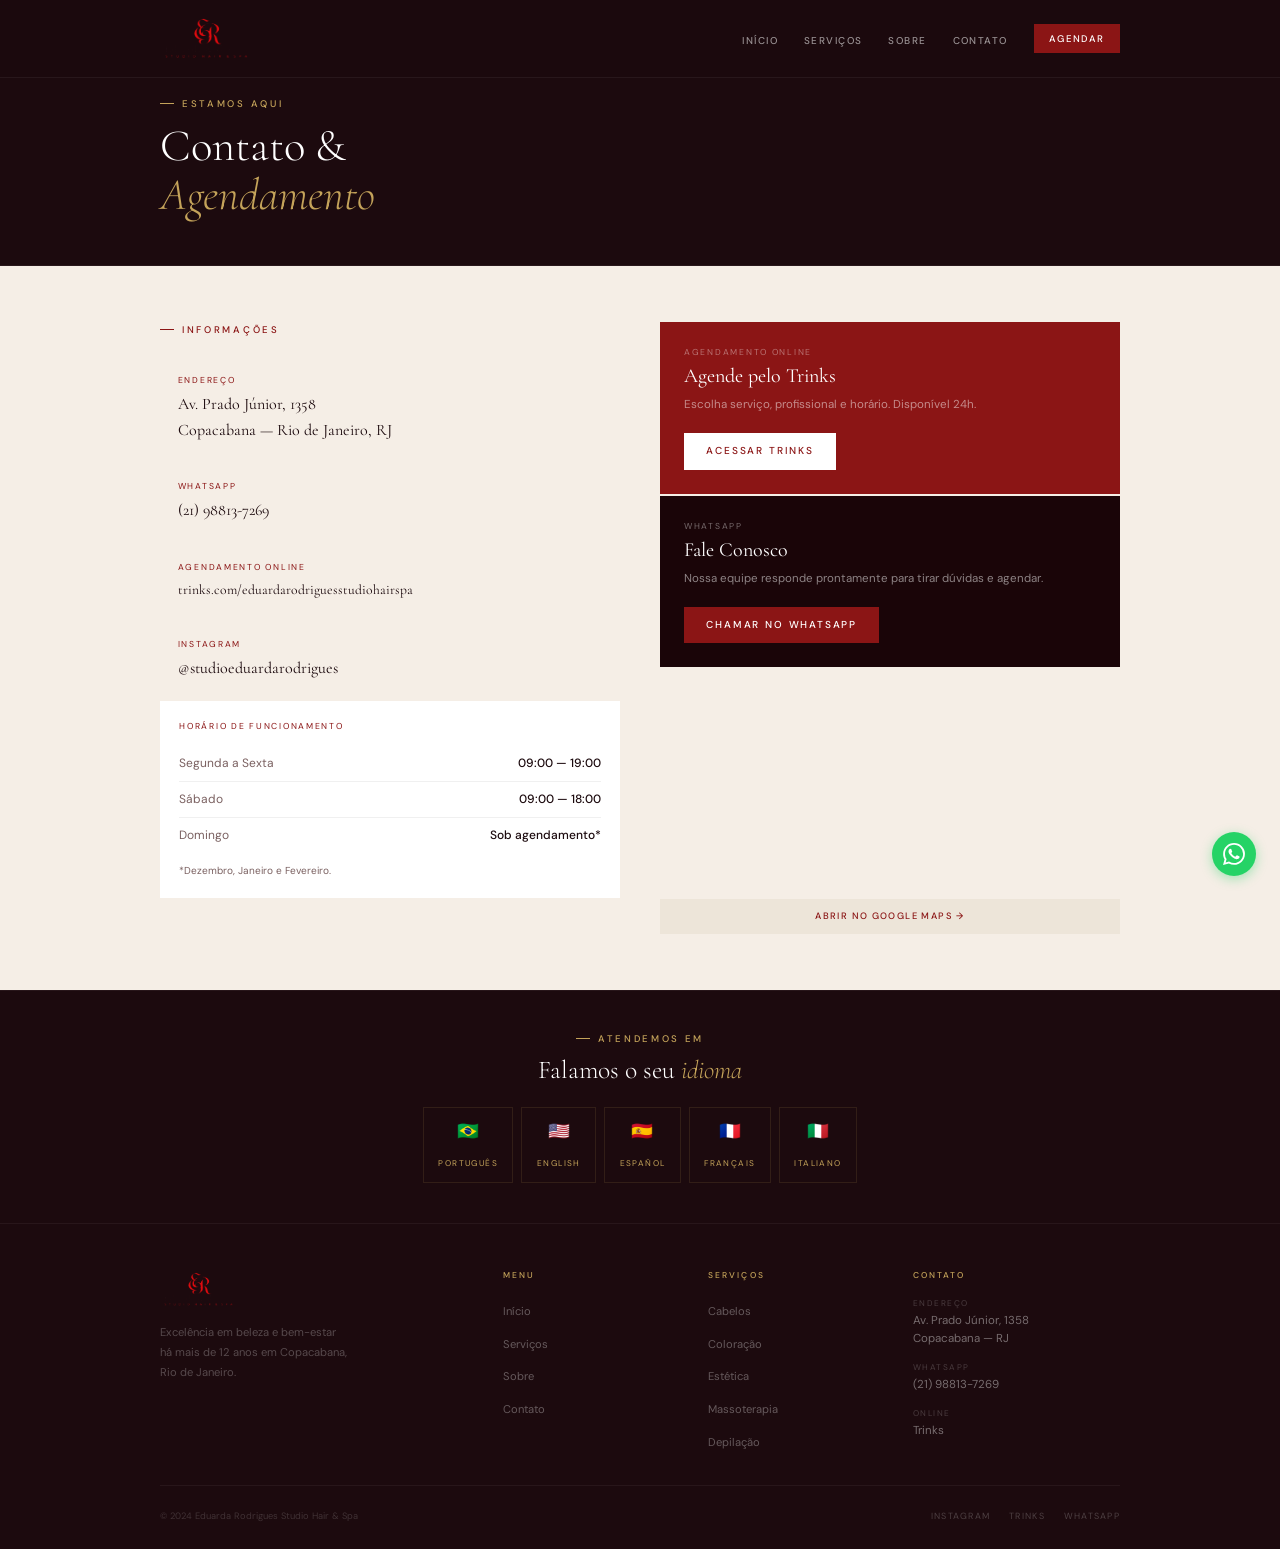
==== contato.html @ 1b731b33 "inicial" ====
<!DOCTYPE html>
<html lang="pt-BR">
<head>
<meta charset="UTF-8"><meta name="viewport" content="width=device-width,initial-scale=1.0">
<title>Contato — Eduarda Rodrigues Studio</title><meta name="description" content="Agende. Av. Prado Júnior 1358, Copacabana. (21) 98813-7269.">
<link rel="stylesheet" href="css/style.css"><link rel="manifest" href="manifest.json"><meta name="theme-color" content="#8B1515"><meta name="apple-mobile-web-app-capable" content="yes"><meta name="apple-mobile-web-app-title" content="ER Studio"><link rel="apple-touch-icon" href="images/icons/apple-touch-icon.png">
</head>
<body>
<nav class="nav" id="nav"><div class="wrap"><div class="nav-in">
  <a href="index.html" class="nav-logo"><img src="images/logo.png" alt="Eduarda Rodrigues Studio" height="48"></a>
  <ul class="nav-links">
    <li><a href="index.html">Início</a></li>
    <li><a href="servicos.html">Serviços</a></li>
    <li><a href="sobre.html">Sobre</a></li>
    <li><a href="contato.html">Contato</a></li>
    <li><a href="https://www.trinks.com/eduardarodriguesstudiohairspa" target="_blank" class="btn btn-r nav-cta">Agendar</a></li>
  </ul>
  <button class="ham" aria-label="Menu"><span></span><span></span><span></span></button>
</div></div></nav>
<div class="mob">
  <button class="mob-x">✕</button>
  <a href="index.html">Início</a><a href="servicos.html">Serviços</a>
  <a href="sobre.html">Sobre</a><a href="contato.html">Contato</a>
  <a href="https://www.trinks.com/eduardarodriguesstudiohairspa" target="_blank">Agendar</a>
</div>

<section class="ph"><div class="wrap">
  <div class="ey a">Estamos aqui</div>
  <h1 class="ph-title a d1">Contato &amp;<br><em>Agendamento</em></h1>
</div></section>
<section class="sec" style="background:var(--cream)"><div class="wrap"><div class="cnt-grid">
  <div class="a lft">
    <div class="ey r" style="margin-bottom:1.2rem">Informações</div>
    <div class="ci"><p class="ci-l">Endereço</p><p class="ci-v"><a href="https://maps.google.com/?q=Avenida+Prado+Junior+1358+Copacabana" target="_blank">Av. Prado Júnior, 1358<br>Copacabana — Rio de Janeiro, RJ</a></p></div>
    <div class="ci"><p class="ci-l">WhatsApp</p><p class="ci-v"><a href="https://api.whatsapp.com/send?phone=5521988137269" target="_blank">(21) 98813-7269</a></p></div>
    <div class="ci"><p class="ci-l">Agendamento Online</p><p class="ci-v" style="font-size:.85rem"><a href="https://www.trinks.com/eduardarodriguesstudiohairspa" target="_blank">trinks.com/eduardarodriguesstudiohairspa</a></p></div>
    <div class="ci"><p class="ci-l">Instagram</p><p class="ci-v"><a href="https://www.instagram.com/studioeduardarodrigues/" target="_blank">@studioeduardarodrigues</a></p></div>
    <div class="ci" style="background:#fff;padding:1.2rem"><p class="ci-l" style="margin-bottom:.75rem">Horário de Funcionamento</p>
      <div class="hr-row"><span class="d">Segunda a Sexta</span><span class="t">09:00 — 19:00</span></div>
      <div class="hr-row"><span class="d">Sábado</span><span class="t">09:00 — 18:00</span></div>
      <div class="hr-row" style="border:none"><span class="d">Domingo</span><span class="t">Sob agendamento*</span></div>
      <p style="font-size:.63rem;color:var(--muted);margin-top:.6rem">*Dezembro, Janeiro e Fevereiro.</p>
    </div>
  </div>
  <div class="a rgt">
    <div class="bk bk-r" style="margin-bottom:2px"><p class="bk-l">Agendamento Online</p><h3 class="bk-t">Agende pelo Trinks</h3><p class="bk-p">Escolha serviço, profissional e horário. Disponível 24h.</p><a href="https://www.trinks.com/eduardarodriguesstudiohairspa" target="_blank" class="btn btn-w">Acessar Trinks</a></div>
    <div class="bk bk-d" style="margin-bottom:2px"><p class="bk-l">WhatsApp</p><h3 class="bk-t">Fale Conosco</h3><p class="bk-p">Nossa equipe responde prontamente para tirar dúvidas e agendar.</p><a href="https://api.whatsapp.com/send?phone=5521988137269&text=Ol%C3%A1%2C%20gostaria%20de%20agendar!" target="_blank" class="btn btn-r">Chamar no WhatsApp</a></div>
    <iframe class="mp" src="https://www.google.com/maps/embed?pb=!1m18!1m12!1m3!1d3675.73!2d-43.177!3d-22.964!2m3!1f0!2f0!3f0!3m2!1i1024!2i768!4f13.1!3m3!1m2!1s0x0%3A0x0!2zMjLCsDU3JzUwLjQiUyA0M8KwMTAnMzcuMiJX!5e0!3m2!1spt!2sbr!4v1" allowfullscreen="" loading="lazy"></iframe>
    <a href="https://maps.google.com/?q=Avenida+Prado+Junior+1358+Copacabana" target="_blank" class="mp-lnk">Abrir no Google Maps →</a>
  </div>
</div></div></section>
<div class="lang-s"><div class="wrap">
  <div class="ey a" style="justify-content:center">Atendemos em</div>
  <h2 class="lang-t a d1">Falamos o seu <em>idioma</em></h2>
  <div class="lang-fs a d2">
    <div class="lf"><span>🇧🇷</span><span>Português</span></div>
    <div class="lf"><span>🇺🇸</span><span>English</span></div>
    <div class="lf"><span>🇪🇸</span><span>Español</span></div>
    <div class="lf"><span>🇫🇷</span><span>Français</span></div>
    <div class="lf"><span>🇮🇹</span><span>Italiano</span></div>
  </div>
</div></div>
<footer class="footer"><div class="wrap">
  <div class="fg">
    <div>
      <div class="fl-logo"><img src="images/logo.png" alt="Eduarda Rodrigues Studio" height="40"></div>
      <p class="fl-d">Excelência em beleza e bem-estar há mais de 12 anos em Copacabana, Rio de Janeiro.</p>
    </div>
    <div><p class="fc-t">Menu</p><ul class="fl">
      <li><a href="index.html">Início</a></li><li><a href="servicos.html">Serviços</a></li>
      <li><a href="sobre.html">Sobre</a></li><li><a href="contato.html">Contato</a></li>
    </ul></div>
    <div><p class="fc-t">Serviços</p><ul class="fl">
      <li><a href="servicos.html">Cabelos</a></li><li><a href="servicos.html">Coloração</a></li>
      <li><a href="servicos.html">Estética</a></li><li><a href="servicos.html">Massoterapia</a></li>
      <li><a href="servicos.html">Depilação</a></li>
    </ul></div>
    <div><p class="fc-t">Contato</p><div class="fci">
      <div><p class="fci-l">Endereço</p><p class="fci-v">Av. Prado Júnior, 1358<br>Copacabana — RJ</p></div>
      <div><p class="fci-l">WhatsApp</p><p class="fci-v"><a href="https://api.whatsapp.com/send?phone=5521988137269" target="_blank">(21) 98813-7269</a></p></div>
      <div><p class="fci-l">Online</p><p class="fci-v"><a href="https://www.trinks.com/eduardarodriguesstudiohairspa" target="_blank">Trinks</a></p></div>
    </div></div>
  </div>
  <div class="fb">
    <p class="fc">© 2024 Eduarda Rodrigues Studio Hair &amp; Spa</p>
    <div class="fsoc">
      <a href="https://www.instagram.com/studioeduardarodrigues/" target="_blank">Instagram</a>
      <a href="https://www.trinks.com/eduardarodriguesstudiohairspa" target="_blank">Trinks</a>
      <a href="https://api.whatsapp.com/send?phone=5521988137269" target="_blank">WhatsApp</a>
    </div>
  </div>
</div></footer>
<a href="https://api.whatsapp.com/send?phone=5521988137269&text=Ol%C3%A1%2C%20gostaria%20de%20agendar!" target="_blank" class="wa" aria-label="WhatsApp"><svg viewBox="0 0 24 24"><path d="M17.472 14.382c-.297-.149-1.758-.867-2.03-.967-.273-.099-.471-.148-.67.15-.197.297-.767.966-.94 1.164-.173.199-.347.223-.644.075-.297-.15-1.255-.463-2.39-1.475-.883-.788-1.48-1.761-1.653-2.059-.173-.297-.018-.458.13-.606.134-.133.298-.347.446-.52.149-.174.198-.298.298-.497.099-.198.05-.371-.025-.52-.075-.149-.669-1.612-.916-2.207-.242-.579-.487-.5-.669-.51-.173-.008-.371-.01-.57-.01-.198 0-.52.074-.792.372-.272.297-1.04 1.016-1.04 2.479 0 1.462 1.065 2.875 1.213 3.074.149.198 2.096 3.2 5.077 4.487.709.306 1.262.489 1.694.625.712.227 1.36.195 1.871.118.571-.085 1.758-.719 2.006-1.413.248-.694.248-1.289.173-1.413-.074-.124-.272-.198-.57-.347m-5.421 7.403h-.004a9.87 9.87 0 01-5.031-1.378l-.361-.214-3.741.982.998-3.648-.235-.374a9.86 9.86 0 01-1.51-5.26c.001-5.45 4.436-9.884 9.888-9.884 2.64 0 5.122 1.03 6.988 2.898a9.825 9.825 0 012.893 6.994c-.003 5.45-4.437 9.884-9.885 9.884m8.413-18.297A11.815 11.815 0 0012.05 0C5.495 0 .16 5.335.157 11.892c0 2.096.547 4.142 1.588 5.945L.057 24l6.305-1.654a11.882 11.882 0 005.683 1.448h.005c6.554 0 11.89-5.335 11.893-11.893a11.821 11.821 0 00-3.48-8.413z"/></svg></a>
<script src="js/main.js"></script>
<script>if("serviceWorker"in navigator)navigator.serviceWorker.register("/sw.js").catch(()=>{});</script>
</body></html>
---- css/style.css ----
@import url('https://fonts.googleapis.com/css2?family=Cormorant+Garamond:ital,wght@0,300;0,400;1,300;1,400&family=DM+Sans:wght@300;400;500&display=swap');

:root{
  --cr:#8B1515;--cr2:#a01818;--gold:#C4A35A;
  --cream:#F5EEE6;--ink:#1C0A0E;--muted:#7a6060;
  --ease:cubic-bezier(.4,0,.2,1);
}
*,*::before,*::after{margin:0;padding:0;box-sizing:border-box}
html{scroll-behavior:smooth}
body{font-family:"DM Sans",sans-serif;background:#fff;color:var(--ink);overflow-x:hidden;-webkit-font-smoothing:antialiased;line-height:1.6}
img{max-width:100%;height:auto;display:block}
a{text-decoration:none;color:inherit}ul{list-style:none}
h1,h2,h3,h4{font-family:"Cormorant Garamond",serif;font-weight:400;line-height:1.1}

.wrap{width:82%;max-width:960px;margin:0 auto}

.ey{font-size:.6rem;font-weight:500;letter-spacing:.28em;text-transform:uppercase;
    color:var(--gold);display:flex;align-items:center;gap:.5rem;margin-bottom:.65rem}
.ey::before{content:"";width:14px;height:1px;background:var(--gold);flex-shrink:0}
.ey.r{color:var(--cr)}.ey.r::before{background:var(--cr)}

.btn{display:inline-flex;align-items:center;font-family:"DM Sans",sans-serif;font-size:.63rem;
     font-weight:500;letter-spacing:.18em;text-transform:uppercase;padding:.65rem 1.4rem;
     border:none;cursor:pointer;transition:all .2s var(--ease)}
.btn-r{background:var(--cr);color:#fff}.btn-r:hover{background:var(--cr2);transform:translateY(-1px)}
.btn-o{background:transparent;color:var(--ink);border:1px solid rgba(28,10,14,.2)}.btn-o:hover{border-color:var(--cr);color:var(--cr)}
.btn-ow{background:transparent;color:#fff;border:1px solid rgba(255,255,255,.3)}.btn-ow:hover{border-color:#fff}
.btn-w{background:#fff;color:var(--cr)}.btn-w:hover{opacity:.9}

/* NAV */
.nav{position:fixed;inset:0 0 auto;z-index:100;padding:.9rem 0;
     background:rgba(28,10,14,.97);backdrop-filter:blur(16px);-webkit-backdrop-filter:blur(16px);
     border-bottom:1px solid rgba(255,255,255,.06);transition:padding .2s}
.nav.up{padding:.65rem 0}
.nav-in{display:flex;align-items:center;justify-content:space-between}
.nav-logo img{height:48px;width:auto;mix-blend-mode:screen;filter:brightness(1.4) saturate(1.2)}
.nav-links{display:flex;align-items:center;gap:1.6rem}
.nav-links a{font-size:.62rem;font-weight:500;letter-spacing:.15em;text-transform:uppercase;
             color:rgba(255,255,255,.55);transition:color .18s}
.nav-links a:hover,.nav-links a.on{color:#fff}
.nav-cta{background:var(--cr)!important;color:#fff!important;padding:.42rem .95rem;font-size:.6rem!important}
.nav-cta:hover{background:var(--cr2)!important}
.ham{display:none;flex-direction:column;gap:4px;background:none;border:none;cursor:pointer;padding:4px}
.ham span{display:block;width:20px;height:1.5px;background:#fff;transition:all .25s}
.ham.open span:nth-child(1){transform:rotate(45deg) translate(4px,4px)}
.ham.open span:nth-child(2){opacity:0}
.ham.open span:nth-child(3){transform:rotate(-45deg) translate(4px,-4px)}
.mob{position:fixed;inset:0;background:var(--ink);z-index:99;display:flex;flex-direction:column;
     align-items:center;justify-content:center;gap:1.8rem;opacity:0;pointer-events:none;transition:opacity .25s}
.mob.open{opacity:1;pointer-events:all}
.mob a{font-family:"Cormorant Garamond",serif;font-size:2rem;font-weight:300;color:#fff;transition:color .2s}
.mob a:hover{color:var(--gold)}
.mob-x{position:absolute;top:1.3rem;right:1.3rem;background:none;border:none;color:#fff;font-size:1.3rem;cursor:pointer}

/* HERO — gradient, no image dependency */
.hero{background:linear-gradient(118deg,#1C0A0E 0%,#2a0d13 55%,#45101e 100%);
      padding:6.5rem 0 3.5rem;border-bottom:1px solid rgba(196,163,90,.1)}
.hero-inner{display:grid;grid-template-columns:1fr 1fr;gap:3rem;align-items:center}
.hero-h{font-size:clamp(2.4rem,4vw,3.4rem);font-weight:300;color:#fff;line-height:1.05;margin:.55rem 0 .9rem}
.hero-h em{font-style:italic;color:var(--gold)}
.hero-p{font-size:.8rem;color:rgba(255,255,255,.5);line-height:1.85;max-width:320px;margin-bottom:1.5rem}
.hero-btns{display:flex;gap:.55rem;flex-wrap:wrap}
.hero-photo{position:relative;overflow:hidden;border-radius:1px}
.hero-photo img{width:100%;height:380px;object-fit:cover;object-position:center top;display:block}
.hero-photo-fallback{width:100%;height:380px;
  background:linear-gradient(135deg,rgba(139,21,21,.4) 0%,rgba(196,163,90,.15) 100%);
  display:flex;align-items:center;justify-content:center}

/* STATS */
.stats{background:var(--cr);padding:1.6rem 0}
.stats-row{display:grid;grid-template-columns:repeat(4,1fr)}
.stat{text-align:center;padding:.8rem;border-right:1px solid rgba(255,255,255,.15)}
.stat:last-child{border-right:none}
.stat-n{font-family:"Cormorant Garamond",serif;font-size:2rem;font-weight:300;color:#fff;line-height:1;display:block;margin-bottom:.2rem}
.stat-l{font-size:.55rem;letter-spacing:.2em;text-transform:uppercase;color:rgba(255,255,255,.55)}

/* ABOUT */
.about-grid{display:grid;grid-template-columns:1fr 1fr;gap:3.5rem;align-items:center}
.a-img{width:100%;height:360px;object-fit:cover}
.a-since{display:inline-block;background:var(--cr);color:#fff;font-size:.56rem;
          font-weight:500;letter-spacing:.2em;text-transform:uppercase;padding:.25rem .65rem;margin-bottom:.8rem}
.a-title{font-size:clamp(1.5rem,2.5vw,2.1rem);margin:.3rem 0 .9rem}
.a-title em{font-style:italic;color:var(--cr)}
.a-body{font-size:.8rem;color:var(--muted);line-height:1.9;margin-bottom:.75rem}
.a-tags{display:flex;flex-wrap:wrap;gap:.3rem;margin:1rem 0 1.4rem}
.a-tag{font-size:.54rem;letter-spacing:.13em;text-transform:uppercase;
        padding:.22rem .55rem;border:1px solid rgba(0,0,0,.12);color:var(--muted)}

/* SERVICES */
.sec-title{font-size:clamp(1.5rem,2.3vw,2rem);margin:.3rem 0 1.8rem}
.svc-grid{display:grid;grid-template-columns:repeat(3,1fr);gap:1px;background:rgba(0,0,0,.07)}
.svc{background:#fff;overflow:hidden;transition:transform .22s var(--ease),box-shadow .22s}
.svc:hover{transform:translateY(-4px);box-shadow:0 14px 30px rgba(0,0,0,.1);z-index:1}
.svc-ph{overflow:hidden;height:155px}
.svc-ph img{width:100%;height:100%;object-fit:cover;transition:transform .4s}
.svc:hover .svc-ph img{transform:scale(1.04)}
.svc-b{padding:1.1rem 1.2rem 1.3rem}
.svc-n{font-family:"Cormorant Garamond",serif;font-size:1.6rem;font-weight:300;color:rgba(139,21,21,.07);line-height:1}
.svc-t{font-family:"Cormorant Garamond",serif;font-size:1.15rem;color:var(--ink);margin:.12rem 0 .4rem}
.svc-d{font-size:.73rem;color:var(--muted);line-height:1.72;margin-bottom:.9rem}
.svc-lnk{font-size:.58rem;font-weight:500;letter-spacing:.18em;text-transform:uppercase;
          color:var(--cr);display:flex;align-items:center;gap:.3rem;transition:gap .16s}
.svc:hover .svc-lnk{gap:.6rem}

/* SVC LIST (servicos page) */
.svc-cat{font-size:.56rem;letter-spacing:.24em;text-transform:uppercase;color:var(--cr);
          padding-bottom:.6rem;border-bottom:1px solid rgba(139,21,21,.12);margin-bottom:1.5rem}
.svc-li-g{display:grid;grid-template-columns:1fr 1fr;gap:0;margin-bottom:2.5rem}
.svc-li{padding:.55rem 0;border-bottom:1px solid rgba(0,0,0,.06);font-size:.76rem;color:var(--muted);
         display:flex;align-items:center;gap:.4rem;transition:color .16s}
.svc-li:hover{color:var(--cr)}
.svc-li::before{content:"";width:4px;height:4px;border-radius:50%;background:var(--gold);flex-shrink:0}

/* GALLERY */
.gal-title{font-size:clamp(1.4rem,2.2vw,1.9rem);margin:.3rem 0 1.6rem}
.gal-title em{font-style:italic;color:var(--gold)}
.gal-grid{display:grid;grid-template-columns:2fr 1fr 1fr;grid-template-rows:190px 190px;gap:2px}
.gi{overflow:hidden;cursor:pointer;position:relative;background:var(--cream)}
.gi:first-child{grid-row:1/3}
.gi img{width:100%;height:100%;object-fit:cover;transition:transform .4s}
.gi:hover img{transform:scale(1.05)}
.gi-ov{position:absolute;inset:0;background:rgba(139,21,21,0);transition:background .25s}
.gi:hover .gi-ov{background:rgba(139,21,21,.14)}

/* REVIEWS */
.rev-wrap{display:grid;grid-template-columns:160px 1fr;gap:3rem;align-items:start}
.rev-aside{position:sticky;top:5rem}
.rev-score{font-family:"Cormorant Garamond",serif;font-size:3rem;font-weight:300;color:var(--gold);line-height:1}
.rev-stars{display:flex;gap:2px;margin:.2rem 0 .2rem}
.rev-star{color:var(--gold);font-size:.78rem}
.rev-ct{font-size:.56rem;letter-spacing:.18em;text-transform:uppercase;color:rgba(255,255,255,.28)}
.rev-list{display:flex;flex-direction:column;gap:1px}
.rev-card{padding:1.3rem;background:rgba(255,255,255,.025);border:1px solid rgba(255,255,255,.04);transition:border-color .2s}
.rev-card:hover{border-color:rgba(196,163,90,.2)}
.rev-q{font-family:"Cormorant Garamond",serif;font-size:1.05rem;font-weight:300;font-style:italic;
        color:rgba(255,255,255,.76);line-height:1.6;margin-bottom:1rem}
.rev-au{display:flex;align-items:center;gap:.6rem}
.rev-av{width:30px;height:30px;border-radius:50%;background:var(--cr);font-family:"Cormorant Garamond",serif;
         font-size:.85rem;color:#fff;display:flex;align-items:center;justify-content:center;flex-shrink:0}
.rev-nm{font-size:.7rem;font-weight:500;color:#fff}
.rev-lc{font-size:.6rem;color:rgba(255,255,255,.28);margin-top:1px}

/* CTA */
.cta-s{display:grid;grid-template-columns:1fr 1fr}
.cta-ph{position:relative;overflow:hidden;min-height:260px}
.cta-ph img{width:100%;height:100%;object-fit:cover;display:block}
.cta-b{background:var(--cr);padding:2.5rem 2.4rem;display:flex;flex-direction:column;justify-content:center}
.cta-title{font-size:clamp(1.5rem,2.4vw,2rem);color:#fff;font-weight:300;margin:.3rem 0 .7rem}
.cta-title em{font-style:italic;opacity:.8}
.cta-sub{font-size:.75rem;color:rgba(255,255,255,.57);line-height:1.78;margin-bottom:1.4rem;max-width:250px}
.cta-btns{display:flex;gap:.5rem;flex-wrap:wrap}
.cta-info{margin-top:1.1rem;font-size:.65rem;color:rgba(255,255,255,.4);line-height:1.85}
.cta-info strong{color:rgba(255,255,255,.68);font-weight:500}

/* PAGE HERO */
.ph{background:var(--ink);padding:6rem 0 2.8rem;border-bottom:1px solid rgba(255,255,255,.06)}
.ph-title{font-size:clamp(1.9rem,3.5vw,2.8rem);font-weight:300;color:#fff;margin-top:.4rem}
.ph-title em{font-style:italic;color:var(--gold)}

/* ABOUT PAGE */
.val-grid{display:grid;grid-template-columns:repeat(3,1fr);gap:1px;background:rgba(0,0,0,.06);margin-top:1.8rem}
.val{background:#fff;padding:1.5rem 1.4rem;transition:transform .22s}
.val:hover{transform:translateY(-3px)}
.val-ico{font-size:1.1rem;margin-bottom:.6rem;opacity:.6}
.val-t{font-family:"Cormorant Garamond",serif;font-size:1.1rem;color:var(--ink);margin-bottom:.4rem}
.val-p{font-size:.72rem;color:var(--muted);line-height:1.75}
.team-grid{display:grid;grid-template-columns:repeat(4,1fr);gap:1px;background:rgba(0,0,0,.06)}
.tc{background:#fff;overflow:hidden}
.tc-img{width:100%;height:220px;object-fit:cover;object-position:top}
.tc-b{padding:.9rem 1.1rem}
.tc-n{font-family:"Cormorant Garamond",serif;font-size:1.05rem;color:var(--ink)}
.tc-r{font-size:.57rem;letter-spacing:.15em;text-transform:uppercase;color:var(--cr);margin-top:2px}

/* CONTACT PAGE */
.cnt-grid{display:grid;grid-template-columns:1fr 1fr;gap:2.5rem;align-items:start}
.ci{background:var(--cream);padding:1.1rem;margin-bottom:2px}
.ci-l{font-size:.54rem;letter-spacing:.2em;text-transform:uppercase;color:var(--cr);margin-bottom:.25rem}
.ci-v{font-family:"Cormorant Garamond",serif;font-size:1rem;color:var(--ink)}
.ci-v a:hover{color:var(--cr)}
.hr-row{display:flex;justify-content:space-between;padding:.5rem 0;border-bottom:1px solid rgba(0,0,0,.06);font-size:.75rem}
.hr-row .d{color:var(--muted)}.hr-row .t{font-weight:500;color:var(--ink)}
.bk{padding:1.5rem;margin-bottom:2px}
.bk-r{background:var(--cr)}.bk-d{background:#1a0508}
.bk-l{font-size:.54rem;letter-spacing:.2em;text-transform:uppercase;color:rgba(255,255,255,.4);margin-bottom:.35rem}
.bk-t{font-family:"Cormorant Garamond",serif;font-size:1.25rem;color:#fff;margin-bottom:.5rem}
.bk-p{font-size:.72rem;color:rgba(255,255,255,.5);line-height:1.72;margin-bottom:1.1rem}
iframe.mp{width:100%;height:230px;border:0;display:block}
.mp-lnk{display:block;text-align:center;padding:.6rem;background:#EDE5D9;
          font-size:.58rem;font-weight:500;letter-spacing:.15em;text-transform:uppercase;color:var(--cr)}
.lang-s{background:var(--ink);border-top:1px solid rgba(255,255,255,.05);padding:2.5rem 0;text-align:center}
.lang-t{font-size:clamp(1.3rem,2vw,1.7rem);color:#fff;font-weight:300;margin:.35rem 0 1.4rem}
.lang-t em{color:var(--gold);font-style:italic}
.lang-fs{display:flex;justify-content:center;gap:.5rem;flex-wrap:wrap}
.lf{padding:.55rem .9rem;border:1px solid rgba(196,163,90,.13)}
.lf span:first-child{display:block;font-size:1.1rem;margin-bottom:.18rem}
.lf span:last-child{font-size:.52rem;letter-spacing:.17em;text-transform:uppercase;color:var(--gold)}

/* FOOTER */
.footer{background:var(--ink);border-top:1px solid rgba(255,255,255,.05);padding:2.8rem 0 1.6rem}
.fg{display:grid;grid-template-columns:1.8fr 1fr 1fr 1.2fr;gap:2rem;
     padding-bottom:2rem;border-bottom:1px solid rgba(255,255,255,.05);margin-bottom:1.4rem}
.fl-logo img{height:40px;mix-blend-mode:screen;filter:brightness(1.4) saturate(1.2);margin-bottom:.9rem}
.fl-d{font-size:.7rem;color:rgba(255,255,255,.26);line-height:1.78;max-width:190px}
.fc-t{font-size:.53rem;font-weight:500;letter-spacing:.25em;text-transform:uppercase;color:var(--gold);margin-bottom:.9rem}
.fl{display:flex;flex-direction:column;gap:.45rem}
.fl a{font-size:.7rem;color:rgba(255,255,255,.32);transition:color .18s}
.fl a:hover{color:var(--gold)}
.fci{display:flex;flex-direction:column;gap:.8rem}
.fci-l{font-size:.52rem;letter-spacing:.18em;text-transform:uppercase;color:rgba(255,255,255,.2);margin-bottom:.1rem}
.fci-v{font-size:.72rem;color:rgba(255,255,255,.4)}
.fci-v a:hover{color:var(--gold)}
.fb{display:flex;justify-content:space-between;align-items:center;flex-wrap:wrap;gap:.7rem}
.fc{font-size:.58rem;color:rgba(255,255,255,.16)}
.fsoc{display:flex;gap:1.2rem}
.fsoc a{font-size:.56rem;letter-spacing:.14em;text-transform:uppercase;color:rgba(255,255,255,.22);transition:color .18s}
.fsoc a:hover{color:var(--gold)}

/* WA */
.wa{position:fixed;bottom:1.5rem;right:1.5rem;z-index:98;width:44px;height:44px;border-radius:50%;
     background:#25D366;display:flex;align-items:center;justify-content:center;
     box-shadow:0 3px 12px rgba(37,211,102,.4);transition:transform .2s,box-shadow .2s}
.wa:hover{transform:scale(1.08);box-shadow:0 5px 18px rgba(37,211,102,.55)}
.wa svg{width:22px;height:22px;fill:#fff}

/* SEC */
.sec{padding:3.5rem 0}

/* ANIM */
.a{opacity:0;transform:translateY(14px);transition:opacity .5s var(--ease),transform .5s var(--ease)}
.a.lft{transform:translateX(-18px)}.a.rgt{transform:translateX(18px)}
.a.in{opacity:1;transform:translate(0)}
.d1{transition-delay:.07s}.d2{transition-delay:.14s}.d3{transition-delay:.21s}.d4{transition-delay:.28s}

/* RESPONSIVE */
@media(max-width:1024px){
  .hero-inner,.about-grid,.cta-s,.cnt-grid{grid-template-columns:1fr}
  .hero-photo{display:none}
  .a-img{height:280px}
  .cta-ph{min-height:200px}
  .svc-grid{grid-template-columns:1fr 1fr}
  .gal-grid{grid-template-columns:1fr 1fr;grid-template-rows:175px 175px}
  .gi:first-child{grid-row:auto}
  .rev-wrap{grid-template-columns:1fr;gap:1.8rem}
  .rev-aside{position:static}
  .fg{grid-template-columns:1fr 1fr;gap:1.8rem}
  .team-grid{grid-template-columns:1fr 1fr}
  .val-grid{grid-template-columns:1fr 1fr}
  .stats-row{grid-template-columns:1fr 1fr}
  .stat:nth-child(2){border-right:none}
}
@media(max-width:768px){
  .nav-links{display:none}.ham{display:flex}
  .svc-grid{grid-template-columns:1fr}
  .gal-grid{grid-template-columns:1fr 1fr;grid-template-rows:160px 160px}
  .fg{grid-template-columns:1fr}
  .team-grid{grid-template-columns:1fr 1fr}
  .val-grid{grid-template-columns:1fr}
  .svc-li-g{grid-template-columns:1fr}
  .wrap{width:91%}
  .hero-h{font-size:2.2rem}
}
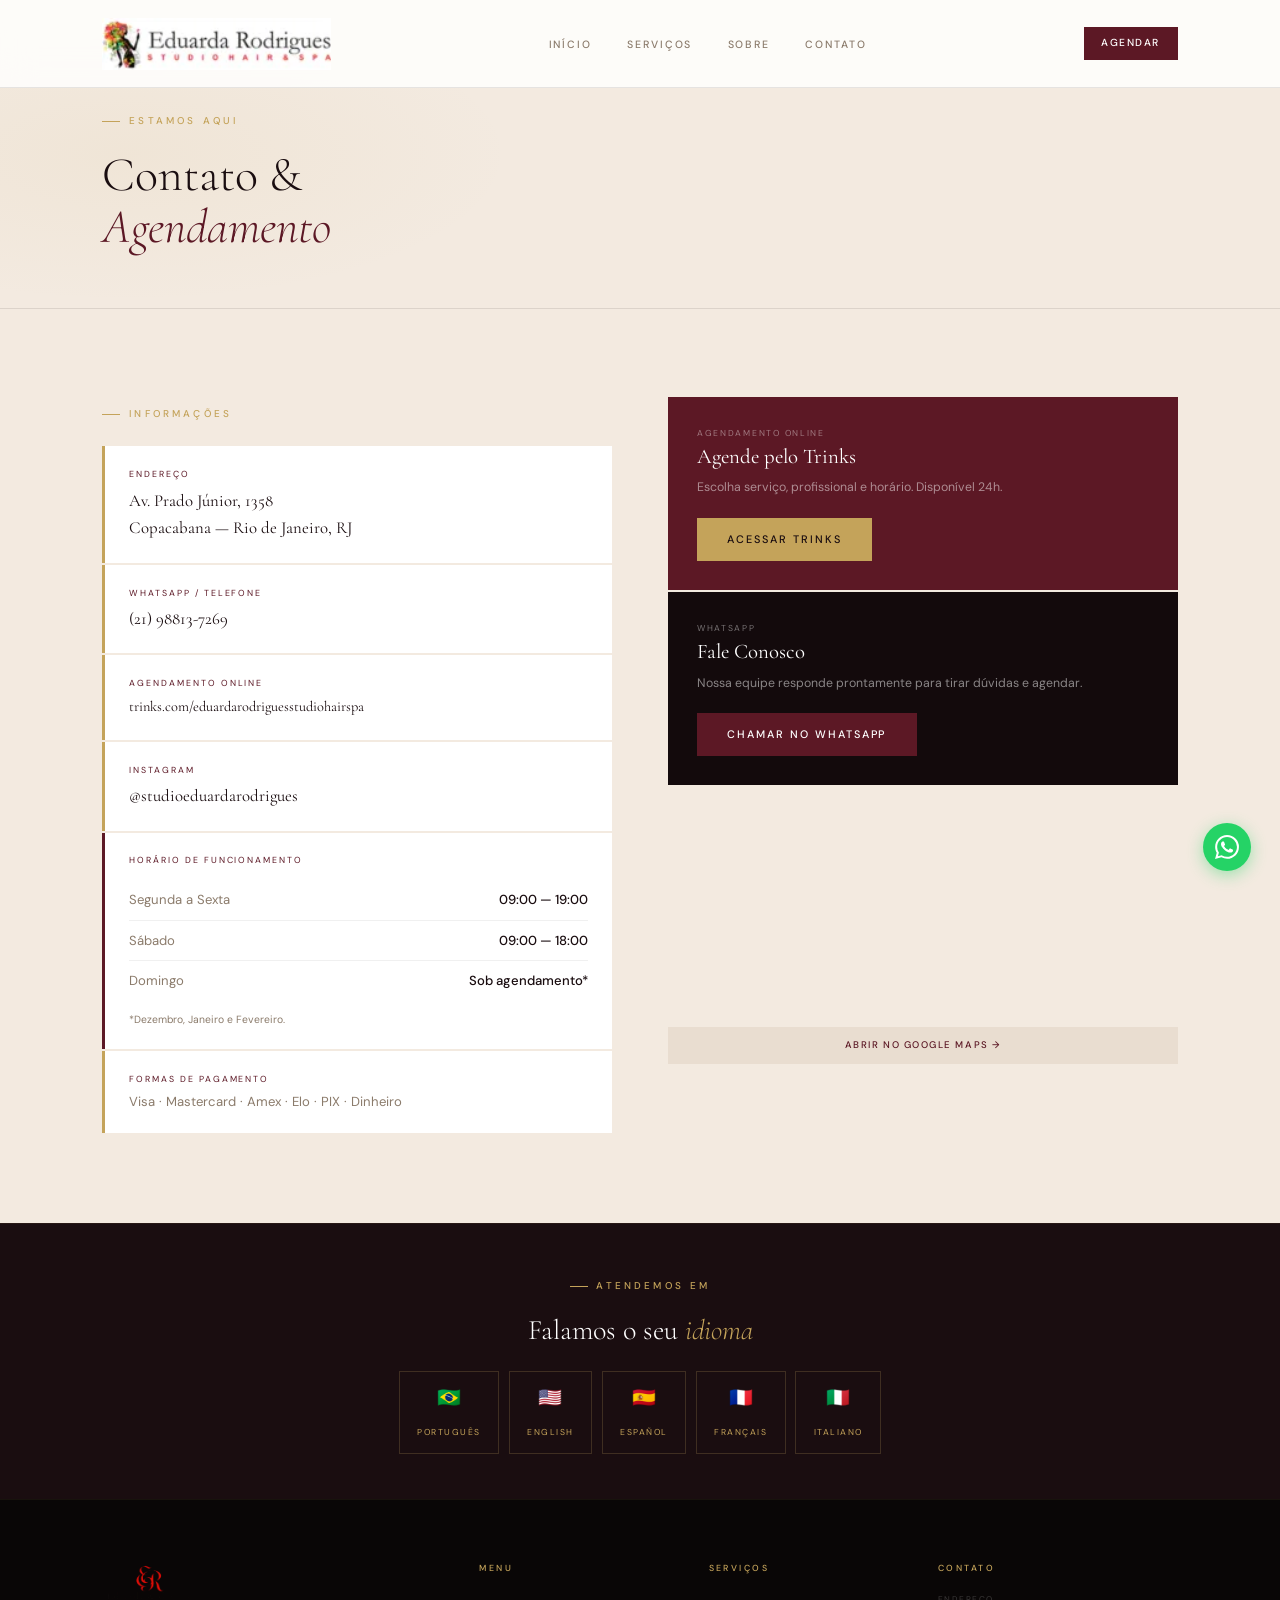
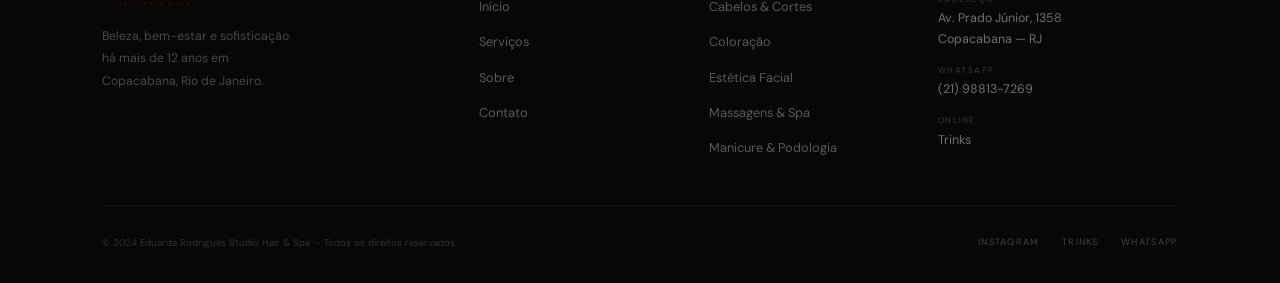
==== commit afced1d8: "atualizado" ====
--- a/contato.html
+++ b/contato.html
@@ -2,78 +2,92 @@
 <html lang="pt-BR">
 <head>
 <meta charset="UTF-8"><meta name="viewport" content="width=device-width,initial-scale=1.0">
-<title>Contato — Eduarda Rodrigues Studio</title><meta name="description" content="Agende. Av. Prado Júnior 1358, Copacabana. (21) 98813-7269.">
-<link rel="stylesheet" href="css/style.css"><link rel="manifest" href="manifest.json"><meta name="theme-color" content="#8B1515"><meta name="apple-mobile-web-app-capable" content="yes"><meta name="apple-mobile-web-app-title" content="ER Studio"><link rel="apple-touch-icon" href="images/icons/apple-touch-icon.png">
+<title>Contato &amp; Agendamento — Eduarda Rodrigues Studio</title>
+<meta name="description" content="Agende. Av. Prado Júnior 1358, Copacabana. (21) 98813-7269.">
+<link rel="stylesheet" href="css/style.css"><link rel="manifest" href="manifest.json"><meta name="theme-color" content="#5C1825"><meta name="apple-mobile-web-app-capable" content="yes"><meta name="apple-mobile-web-app-title" content="ER Studio"><link rel="apple-touch-icon" href="images/icons/apple-touch-icon.png">
 </head>
 <body>
 <nav class="nav" id="nav"><div class="wrap"><div class="nav-in">
-  <a href="index.html" class="nav-logo"><img src="images/logo.png" alt="Eduarda Rodrigues Studio" height="48"></a>
+  <a href="index.html" class="nav-logo"><img src="images/logo-menu.png" alt="Eduarda Rodrigues Studio Hair &amp; Spa" style="height:52px;width:auto"></a>
   <ul class="nav-links">
     <li><a href="index.html">Início</a></li>
     <li><a href="servicos.html">Serviços</a></li>
     <li><a href="sobre.html">Sobre</a></li>
     <li><a href="contato.html">Contato</a></li>
-    <li><a href="https://www.trinks.com/eduardarodriguesstudiohairspa" target="_blank" class="btn btn-r nav-cta">Agendar</a></li>
   </ul>
+  <a href="https://www.trinks.com/eduardarodriguesstudiohairspa" target="_blank" class="btn nav-cta">Agendar</a>
   <button class="ham" aria-label="Menu"><span></span><span></span><span></span></button>
 </div></div></nav>
 <div class="mob">
   <button class="mob-x">✕</button>
+  <div class="mob-logo"><img src="images/logo.png" alt="Eduarda Rodrigues Studio"></div>
   <a href="index.html">Início</a><a href="servicos.html">Serviços</a>
   <a href="sobre.html">Sobre</a><a href="contato.html">Contato</a>
   <a href="https://www.trinks.com/eduardarodriguesstudiohairspa" target="_blank">Agendar</a>
 </div>
 
-<section class="ph"><div class="wrap">
-  <div class="ey a">Estamos aqui</div>
-  <h1 class="ph-title a d1">Contato &amp;<br><em>Agendamento</em></h1>
-</div></section>
-<section class="sec" style="background:var(--cream)"><div class="wrap"><div class="cnt-grid">
-  <div class="a lft">
-    <div class="ey r" style="margin-bottom:1.2rem">Informações</div>
-    <div class="ci"><p class="ci-l">Endereço</p><p class="ci-v"><a href="https://maps.google.com/?q=Avenida+Prado+Junior+1358+Copacabana" target="_blank">Av. Prado Júnior, 1358<br>Copacabana — Rio de Janeiro, RJ</a></p></div>
-    <div class="ci"><p class="ci-l">WhatsApp</p><p class="ci-v"><a href="https://api.whatsapp.com/send?phone=5521988137269" target="_blank">(21) 98813-7269</a></p></div>
-    <div class="ci"><p class="ci-l">Agendamento Online</p><p class="ci-v" style="font-size:.85rem"><a href="https://www.trinks.com/eduardarodriguesstudiohairspa" target="_blank">trinks.com/eduardarodriguesstudiohairspa</a></p></div>
-    <div class="ci"><p class="ci-l">Instagram</p><p class="ci-v"><a href="https://www.instagram.com/studioeduardarodrigues/" target="_blank">@studioeduardarodrigues</a></p></div>
-    <div class="ci" style="background:#fff;padding:1.2rem"><p class="ci-l" style="margin-bottom:.75rem">Horário de Funcionamento</p>
-      <div class="hr-row"><span class="d">Segunda a Sexta</span><span class="t">09:00 — 19:00</span></div>
-      <div class="hr-row"><span class="d">Sábado</span><span class="t">09:00 — 18:00</span></div>
-      <div class="hr-row" style="border:none"><span class="d">Domingo</span><span class="t">Sob agendamento*</span></div>
-      <p style="font-size:.63rem;color:var(--muted);margin-top:.6rem">*Dezembro, Janeiro e Fevereiro.</p>
+<section class="page-hero">
+  <div class="wrap ph-content">
+    <div class="eye a" style="color:var(--gold)">Estamos Aqui</div>
+    <h1 class="ph-h a d1">Contato &amp;<br><em>Agendamento</em></h1>
+  </div>
+</section>
+<section class="sec" style="background:var(--cream)">
+  <div class="wrap">
+    <div class="cnt-grid">
+      <div class="a lft">
+        <div class="eye" style="margin-bottom:1.5rem">Informações</div>
+        <div class="ci-blk"><p class="ci-lbl">Endereço</p><p class="ci-val"><a href="https://maps.google.com/?q=Avenida+Prado+Junior+1358+Copacabana" target="_blank">Av. Prado Júnior, 1358<br>Copacabana — Rio de Janeiro, RJ</a></p></div>
+        <div class="ci-blk"><p class="ci-lbl">WhatsApp / Telefone</p><p class="ci-val"><a href="https://api.whatsapp.com/send?phone=5521988137269" target="_blank">(21) 98813-7269</a></p></div>
+        <div class="ci-blk"><p class="ci-lbl">Agendamento Online</p><p class="ci-val" style="font-size:.9rem"><a href="https://www.trinks.com/eduardarodriguesstudiohairspa" target="_blank">trinks.com/eduardarodriguesstudiohairspa</a></p></div>
+        <div class="ci-blk"><p class="ci-lbl">Instagram</p><p class="ci-val"><a href="https://www.instagram.com/studioeduardarodrigues/" target="_blank">@studioeduardarodrigues</a></p></div>
+        <div class="ci-blk" style="background:#fff;border-left:3px solid var(--wine)"><p class="ci-lbl" style="margin-bottom:.8rem">Horário de Funcionamento</p>
+          <div class="hr-row"><span class="hr-d">Segunda a Sexta</span><span class="hr-t">09:00 — 19:00</span></div>
+          <div class="hr-row"><span class="hr-d">Sábado</span><span class="hr-t">09:00 — 18:00</span></div>
+          <div class="hr-row" style="border:none"><span class="hr-d">Domingo</span><span class="hr-t">Sob agendamento*</span></div>
+          <p style="font-size:.65rem;color:var(--muted);margin-top:.65rem">*Dezembro, Janeiro e Fevereiro.</p>
+        </div>
+        <div class="ci-blk" style="background:#fff;border-left:3px solid var(--gold)"><p class="ci-lbl">Formas de Pagamento</p><p style="font-size:.82rem;color:var(--muted)">Visa · Mastercard · Amex · Elo · PIX · Dinheiro</p></div>
+      </div>
+      <div class="a rgt">
+        <div class="bk-blk bk-w" style="margin-bottom:2px"><p class="bk-lbl">Agendamento Online</p><h3 class="bk-t">Agende pelo Trinks</h3><p class="bk-p">Escolha serviço, profissional e horário. Disponível 24h.</p><a href="https://www.trinks.com/eduardarodriguesstudiohairspa" target="_blank" class="btn btn-gold">Acessar Trinks</a></div>
+        <div class="bk-blk bk-d" style="margin-bottom:2px"><p class="bk-lbl">WhatsApp</p><h3 class="bk-t">Fale Conosco</h3><p class="bk-p">Nossa equipe responde prontamente para tirar dúvidas e agendar.</p><a href="https://api.whatsapp.com/send?phone=5521988137269&text=Ol%C3%A1%2C%20gostaria%20de%20agendar!" target="_blank" class="btn btn-wine">Chamar no WhatsApp</a></div>
+        <iframe class="mp" src="https://www.google.com/maps/embed?pb=!1m18!1m12!1m3!1d3675.73!2d-43.177!3d-22.964!2m3!1f0!2f0!3f0!3m2!1i1024!2i768!4f13.1!3m3!1m2!1s0x0%3A0x0!2zMjLCsDU3JzUwLjQiUyA0M8KwMTAnMzcuMiJX!5e0!3m2!1spt!2sbr!4v1" allowfullscreen="" loading="lazy"></iframe>
+        <a href="https://maps.google.com/?q=Avenida+Prado+Junior+1358+Copacabana" target="_blank" class="mp-lnk">Abrir no Google Maps →</a>
+      </div>
     </div>
   </div>
-  <div class="a rgt">
-    <div class="bk bk-r" style="margin-bottom:2px"><p class="bk-l">Agendamento Online</p><h3 class="bk-t">Agende pelo Trinks</h3><p class="bk-p">Escolha serviço, profissional e horário. Disponível 24h.</p><a href="https://www.trinks.com/eduardarodriguesstudiohairspa" target="_blank" class="btn btn-w">Acessar Trinks</a></div>
-    <div class="bk bk-d" style="margin-bottom:2px"><p class="bk-l">WhatsApp</p><h3 class="bk-t">Fale Conosco</h3><p class="bk-p">Nossa equipe responde prontamente para tirar dúvidas e agendar.</p><a href="https://api.whatsapp.com/send?phone=5521988137269&text=Ol%C3%A1%2C%20gostaria%20de%20agendar!" target="_blank" class="btn btn-r">Chamar no WhatsApp</a></div>
-    <iframe class="mp" src="https://www.google.com/maps/embed?pb=!1m18!1m12!1m3!1d3675.73!2d-43.177!3d-22.964!2m3!1f0!2f0!3f0!3m2!1i1024!2i768!4f13.1!3m3!1m2!1s0x0%3A0x0!2zMjLCsDU3JzUwLjQiUyA0M8KwMTAnMzcuMiJX!5e0!3m2!1spt!2sbr!4v1" allowfullscreen="" loading="lazy"></iframe>
-    <a href="https://maps.google.com/?q=Avenida+Prado+Junior+1358+Copacabana" target="_blank" class="mp-lnk">Abrir no Google Maps →</a>
+</section>
+<div class="lang-strip">
+  <div class="wrap">
+    <div class="eye a" style="justify-content:center;color:var(--gold)">Atendemos em</div>
+    <h2 class="lang-h a d1">Falamos o seu <em>idioma</em></h2>
+    <div class="lang-fs a d2">
+      <div class="lf"><span>🇧🇷</span><span>Português</span></div>
+      <div class="lf"><span>🇺🇸</span><span>English</span></div>
+      <div class="lf"><span>🇪🇸</span><span>Español</span></div>
+      <div class="lf"><span>🇫🇷</span><span>Français</span></div>
+      <div class="lf"><span>🇮🇹</span><span>Italiano</span></div>
+    </div>
   </div>
-</div></div></section>
-<div class="lang-s"><div class="wrap">
-  <div class="ey a" style="justify-content:center">Atendemos em</div>
-  <h2 class="lang-t a d1">Falamos o seu <em>idioma</em></h2>
-  <div class="lang-fs a d2">
-    <div class="lf"><span>🇧🇷</span><span>Português</span></div>
-    <div class="lf"><span>🇺🇸</span><span>English</span></div>
-    <div class="lf"><span>🇪🇸</span><span>Español</span></div>
-    <div class="lf"><span>🇫🇷</span><span>Français</span></div>
-    <div class="lf"><span>🇮🇹</span><span>Italiano</span></div>
-  </div>
-</div></div>
+</div>
+
 <footer class="footer"><div class="wrap">
   <div class="fg">
     <div>
-      <div class="fl-logo"><img src="images/logo.png" alt="Eduarda Rodrigues Studio" height="40"></div>
-      <p class="fl-d">Excelência em beleza e bem-estar há mais de 12 anos em Copacabana, Rio de Janeiro.</p>
+      <div class="fl-logo"><img src="images/logo.png" alt="Eduarda Rodrigues Studio"></div>
+      <p class="fl-desc">Beleza, bem-estar e sofisticação há mais de 12 anos em Copacabana, Rio de Janeiro.</p>
     </div>
-    <div><p class="fc-t">Menu</p><ul class="fl">
+    <div><p class="fc-t">Menu</p><ul class="fl-lnks">
       <li><a href="index.html">Início</a></li><li><a href="servicos.html">Serviços</a></li>
       <li><a href="sobre.html">Sobre</a></li><li><a href="contato.html">Contato</a></li>
     </ul></div>
-    <div><p class="fc-t">Serviços</p><ul class="fl">
-      <li><a href="servicos.html">Cabelos</a></li><li><a href="servicos.html">Coloração</a></li>
-      <li><a href="servicos.html">Estética</a></li><li><a href="servicos.html">Massoterapia</a></li>
-      <li><a href="servicos.html">Depilação</a></li>
+    <div><p class="fc-t">Serviços</p><ul class="fl-lnks">
+      <li><a href="servicos.html">Cabelos &amp; Cortes</a></li>
+      <li><a href="servicos.html">Coloração</a></li>
+      <li><a href="servicos.html">Estética Facial</a></li>
+      <li><a href="servicos.html">Massagens &amp; Spa</a></li>
+      <li><a href="servicos.html">Manicure &amp; Podologia</a></li>
     </ul></div>
     <div><p class="fc-t">Contato</p><div class="fci">
       <div><p class="fci-l">Endereço</p><p class="fci-v">Av. Prado Júnior, 1358<br>Copacabana — RJ</p></div>
@@ -81,9 +95,9 @@
       <div><p class="fci-l">Online</p><p class="fci-v"><a href="https://www.trinks.com/eduardarodriguesstudiohairspa" target="_blank">Trinks</a></p></div>
     </div></div>
   </div>
-  <div class="fb">
-    <p class="fc">© 2024 Eduarda Rodrigues Studio Hair &amp; Spa</p>
-    <div class="fsoc">
+  <div class="foot-bot">
+    <p class="foot-copy">© 2024 Eduarda Rodrigues Studio Hair &amp; Spa — Todos os direitos reservados.</p>
+    <div class="foot-soc">
       <a href="https://www.instagram.com/studioeduardarodrigues/" target="_blank">Instagram</a>
       <a href="https://www.trinks.com/eduardarodriguesstudiohairspa" target="_blank">Trinks</a>
       <a href="https://api.whatsapp.com/send?phone=5521988137269" target="_blank">WhatsApp</a>
--- a/css/style.css
+++ b/css/style.css
@@ -1,248 +1,262 @@
-@import url('https://fonts.googleapis.com/css2?family=Cormorant+Garamond:ital,wght@0,300;0,400;1,300;1,400&family=DM+Sans:wght@300;400;500&display=swap');
+@import url('https://fonts.googleapis.com/css2?family=Cormorant+Garamond:ital,wght@0,300;0,400;0,500;1,300;1,400;1,500&family=DM+Sans:wght@300;400;500&display=swap');
 
 :root{
-  --cr:#8B1515;--cr2:#a01818;--gold:#C4A35A;
-  --cream:#F5EEE6;--ink:#1C0A0E;--muted:#7a6060;
+  --white:#FDFCFA;--cream:#F3EAE0;--stone:#E9DDD0;
+  --wine:#5C1825;--wine2:#7A2235;
+  --gold:#C4A35A;--gold2:#D4B878;
+  --ink:#1A0D10;--muted:#8B7B6B;--light:#B5A090;
+  --border:rgba(26,13,16,.1);--gold-border:rgba(196,163,90,.22);
   --ease:cubic-bezier(.4,0,.2,1);
 }
 *,*::before,*::after{margin:0;padding:0;box-sizing:border-box}
 html{scroll-behavior:smooth}
-body{font-family:"DM Sans",sans-serif;background:#fff;color:var(--ink);overflow-x:hidden;-webkit-font-smoothing:antialiased;line-height:1.6}
+body{font-family:'DM Sans',sans-serif;background:var(--white);color:var(--ink);overflow-x:hidden;-webkit-font-smoothing:antialiased;line-height:1.65;font-size:16px}
 img{max-width:100%;height:auto;display:block}
-a{text-decoration:none;color:inherit}ul{list-style:none}
-h1,h2,h3,h4{font-family:"Cormorant Garamond",serif;font-weight:400;line-height:1.1}
-
-.wrap{width:82%;max-width:960px;margin:0 auto}
-
-.ey{font-size:.6rem;font-weight:500;letter-spacing:.28em;text-transform:uppercase;
-    color:var(--gold);display:flex;align-items:center;gap:.5rem;margin-bottom:.65rem}
-.ey::before{content:"";width:14px;height:1px;background:var(--gold);flex-shrink:0}
-.ey.r{color:var(--cr)}.ey.r::before{background:var(--cr)}
-
-.btn{display:inline-flex;align-items:center;font-family:"DM Sans",sans-serif;font-size:.63rem;
-     font-weight:500;letter-spacing:.18em;text-transform:uppercase;padding:.65rem 1.4rem;
-     border:none;cursor:pointer;transition:all .2s var(--ease)}
-.btn-r{background:var(--cr);color:#fff}.btn-r:hover{background:var(--cr2);transform:translateY(-1px)}
-.btn-o{background:transparent;color:var(--ink);border:1px solid rgba(28,10,14,.2)}.btn-o:hover{border-color:var(--cr);color:var(--cr)}
-.btn-ow{background:transparent;color:#fff;border:1px solid rgba(255,255,255,.3)}.btn-ow:hover{border-color:#fff}
-.btn-w{background:#fff;color:var(--cr)}.btn-w:hover{opacity:.9}
-
-/* NAV */
-.nav{position:fixed;inset:0 0 auto;z-index:100;padding:.9rem 0;
-     background:rgba(28,10,14,.97);backdrop-filter:blur(16px);-webkit-backdrop-filter:blur(16px);
-     border-bottom:1px solid rgba(255,255,255,.06);transition:padding .2s}
-.nav.up{padding:.65rem 0}
-.nav-in{display:flex;align-items:center;justify-content:space-between}
-.nav-logo img{height:48px;width:auto;mix-blend-mode:screen;filter:brightness(1.4) saturate(1.2)}
-.nav-links{display:flex;align-items:center;gap:1.6rem}
-.nav-links a{font-size:.62rem;font-weight:500;letter-spacing:.15em;text-transform:uppercase;
-             color:rgba(255,255,255,.55);transition:color .18s}
-.nav-links a:hover,.nav-links a.on{color:#fff}
-.nav-cta{background:var(--cr)!important;color:#fff!important;padding:.42rem .95rem;font-size:.6rem!important}
-.nav-cta:hover{background:var(--cr2)!important}
-.ham{display:none;flex-direction:column;gap:4px;background:none;border:none;cursor:pointer;padding:4px}
-.ham span{display:block;width:20px;height:1.5px;background:#fff;transition:all .25s}
-.ham.open span:nth-child(1){transform:rotate(45deg) translate(4px,4px)}
+a{text-decoration:none;color:inherit}
+ul{list-style:none}
+h1,h2,h3,h4{font-family:'Cormorant Garamond',serif;font-weight:400;line-height:1.08}
+.wrap{width:84%;max-width:1080px;margin:0 auto}
+.sec{padding:5.5rem 0}
+
+/* EYEBROW */
+.eye{font-size:.62rem;font-weight:500;letter-spacing:.32em;text-transform:uppercase;color:var(--gold);display:inline-flex;align-items:center;gap:.55rem;margin-bottom:.85rem}
+.eye::before{content:'';width:18px;height:1px;background:var(--gold)}
+
+/* BUTTONS */
+.btn{display:inline-flex;align-items:center;font-family:'DM Sans',sans-serif;font-size:.68rem;font-weight:500;letter-spacing:.18em;text-transform:uppercase;padding:.78rem 1.9rem;border:none;cursor:pointer;transition:all .22s var(--ease)}
+.btn-wine{background:var(--wine);color:#fff}
+.btn-wine:hover{background:var(--wine2);transform:translateY(-2px);box-shadow:0 10px 28px rgba(92,24,37,.3)}
+.btn-out{background:transparent;color:var(--ink);border:1px solid var(--border)}
+.btn-out:hover{border-color:var(--wine);color:var(--wine)}
+.btn-gold{background:var(--gold);color:var(--ink)}
+.btn-gold:hover{background:var(--gold2);transform:translateY(-2px)}
+.btn-outw{background:transparent;color:#fff;border:1px solid rgba(255,255,255,.3)}
+.btn-outw:hover{border-color:var(--gold);color:var(--gold)}
+.btn-outg{background:transparent;color:var(--gold);border:1px solid rgba(196,163,90,.4)}
+.btn-outg:hover{background:rgba(196,163,90,.07)}
+
+/* NAV — centered links, no logo */
+.nav{position:fixed;inset:0 0 auto;z-index:200;padding:1.1rem 0;background:rgba(253,252,250,.96);backdrop-filter:blur(16px);-webkit-backdrop-filter:blur(16px);border-bottom:1px solid var(--border);transition:padding .25s}
+.nav.up{padding:.8rem 0}
+.nav-in{display:flex;align-items:center;justify-content:space-between;position:relative}
+.nav-links{display:flex;align-items:center;gap:2.2rem}
+.nav-links a{font-size:.66rem;font-weight:500;letter-spacing:.18em;text-transform:uppercase;color:var(--muted);transition:color .2s}
+.nav-links a:hover,.nav-links a.on{color:var(--ink)}
+.nav-cta{background:var(--wine)!important;color:#fff!important;padding:.48rem 1.1rem;font-size:.64rem!important;letter-spacing:.15em}
+.nav-cta:hover{background:var(--wine2)!important}
+.ham{display:none;flex-direction:column;gap:5px;background:none;border:none;cursor:pointer}
+.ham span{display:block;width:22px;height:1.5px;background:var(--ink);transition:all .25s}
+.ham.open span:nth-child(1){transform:rotate(45deg) translate(5px,5px)}
 .ham.open span:nth-child(2){opacity:0}
-.ham.open span:nth-child(3){transform:rotate(-45deg) translate(4px,-4px)}
-.mob{position:fixed;inset:0;background:var(--ink);z-index:99;display:flex;flex-direction:column;
-     align-items:center;justify-content:center;gap:1.8rem;opacity:0;pointer-events:none;transition:opacity .25s}
+.ham.open span:nth-child(3){transform:rotate(-45deg) translate(5px,-5px)}
+.mob{position:fixed;inset:0;background:var(--ink);z-index:199;display:flex;flex-direction:column;align-items:center;justify-content:center;gap:2.5rem;opacity:0;pointer-events:none;transition:opacity .28s}
 .mob.open{opacity:1;pointer-events:all}
-.mob a{font-family:"Cormorant Garamond",serif;font-size:2rem;font-weight:300;color:#fff;transition:color .2s}
+.mob a{font-family:'Cormorant Garamond',serif;font-size:2.4rem;font-weight:300;color:#fff;transition:color .2s}
 .mob a:hover{color:var(--gold)}
-.mob-x{position:absolute;top:1.3rem;right:1.3rem;background:none;border:none;color:#fff;font-size:1.3rem;cursor:pointer}
-
-/* HERO — gradient, no image dependency */
-.hero{background:linear-gradient(118deg,#1C0A0E 0%,#2a0d13 55%,#45101e 100%);
-      padding:6.5rem 0 3.5rem;border-bottom:1px solid rgba(196,163,90,.1)}
-.hero-inner{display:grid;grid-template-columns:1fr 1fr;gap:3rem;align-items:center}
-.hero-h{font-size:clamp(2.4rem,4vw,3.4rem);font-weight:300;color:#fff;line-height:1.05;margin:.55rem 0 .9rem}
-.hero-h em{font-style:italic;color:var(--gold)}
-.hero-p{font-size:.8rem;color:rgba(255,255,255,.5);line-height:1.85;max-width:320px;margin-bottom:1.5rem}
-.hero-btns{display:flex;gap:.55rem;flex-wrap:wrap}
-.hero-photo{position:relative;overflow:hidden;border-radius:1px}
-.hero-photo img{width:100%;height:380px;object-fit:cover;object-position:center top;display:block}
-.hero-photo-fallback{width:100%;height:380px;
-  background:linear-gradient(135deg,rgba(139,21,21,.4) 0%,rgba(196,163,90,.15) 100%);
-  display:flex;align-items:center;justify-content:center}
-
-/* STATS */
-.stats{background:var(--cr);padding:1.6rem 0}
+.mob-x{position:absolute;top:1.5rem;right:1.5rem;background:none;border:none;color:#fff;font-size:1.3rem;cursor:pointer}
+.mob-logo{margin-bottom:.5rem}
+.mob-logo img{height:56px;mix-blend-mode:screen;filter:brightness(1.8)}
+
+/* HERO */
+.hero{padding:7.5rem 0 0;background:var(--white)}
+.hero-inner{display:grid;grid-template-columns:1.25fr 1fr;gap:4rem;align-items:center;padding-bottom:3.5rem}
+.hero-h{font-size:clamp(2.8rem,4.5vw,4.2rem);font-weight:300;color:var(--ink);line-height:1.04;margin:.5rem 0 1rem}
+.hero-h em{font-style:italic;color:var(--wine)}
+.hero-sub{font-size:.92rem;color:var(--muted);line-height:1.9;max-width:380px;margin-bottom:1.8rem}
+.hero-actions{display:flex;gap:.75rem;flex-wrap:wrap}
+
+/* Hero right — service preview cards */
+.hero-svcs{display:flex;flex-direction:column;gap:3px}
+.hero-svc{background:#fff;border:1px solid var(--border);border-left:3px solid var(--gold);padding:1rem 1.2rem;display:flex;justify-content:space-between;align-items:center;transition:border-color .2s,box-shadow .2s}
+.hero-svc:hover{border-color:var(--wine);border-left-color:var(--wine);box-shadow:0 4px 16px rgba(92,24,37,.08)}
+.hero-svc-t{font-family:'Cormorant Garamond',serif;font-size:1.1rem;color:var(--ink)}
+.hero-svc-p{font-size:.72rem;color:var(--muted);margin-top:.15rem}
+.hero-svc-arrow{font-size:.75rem;color:var(--light);transition:color .2s}
+.hero-svc:hover .hero-svc-arrow{color:var(--wine)}
+
+/* Stats bar */
+.stats-bar{background:var(--wine);padding:1.6rem 0}
 .stats-row{display:grid;grid-template-columns:repeat(4,1fr)}
-.stat{text-align:center;padding:.8rem;border-right:1px solid rgba(255,255,255,.15)}
-.stat:last-child{border-right:none}
-.stat-n{font-family:"Cormorant Garamond",serif;font-size:2rem;font-weight:300;color:#fff;line-height:1;display:block;margin-bottom:.2rem}
-.stat-l{font-size:.55rem;letter-spacing:.2em;text-transform:uppercase;color:rgba(255,255,255,.55)}
+.stat{text-align:center;padding:.6rem;border-right:1px solid rgba(255,255,255,.12)}
+.stat:last-child{border:none}
+.stat-n{font-family:'Cormorant Garamond',serif;font-size:2.2rem;font-weight:300;color:#fff;line-height:1;display:block;margin-bottom:.2rem}
+.stat-l{font-size:.58rem;letter-spacing:.22em;text-transform:uppercase;color:rgba(255,255,255,.58)}
 
 /* ABOUT */
-.about-grid{display:grid;grid-template-columns:1fr 1fr;gap:3.5rem;align-items:center}
-.a-img{width:100%;height:360px;object-fit:cover}
-.a-since{display:inline-block;background:var(--cr);color:#fff;font-size:.56rem;
-          font-weight:500;letter-spacing:.2em;text-transform:uppercase;padding:.25rem .65rem;margin-bottom:.8rem}
-.a-title{font-size:clamp(1.5rem,2.5vw,2.1rem);margin:.3rem 0 .9rem}
-.a-title em{font-style:italic;color:var(--cr)}
-.a-body{font-size:.8rem;color:var(--muted);line-height:1.9;margin-bottom:.75rem}
-.a-tags{display:flex;flex-wrap:wrap;gap:.3rem;margin:1rem 0 1.4rem}
-.a-tag{font-size:.54rem;letter-spacing:.13em;text-transform:uppercase;
-        padding:.22rem .55rem;border:1px solid rgba(0,0,0,.12);color:var(--muted)}
+.about{background:var(--white)}
+.about-grid{display:grid;grid-template-columns:1fr 1fr;gap:5rem;align-items:center}
+.about-img-wrap{position:relative}
+.about-img{width:100%;height:480px;object-fit:cover}
+.about-yr{position:absolute;bottom:-1rem;right:-1rem;background:var(--wine);color:#fff;padding:1.5rem;text-align:center;min-width:100px}
+.about-yr strong{font-family:'Cormorant Garamond',serif;font-size:3rem;font-weight:300;line-height:1;display:block}
+.about-yr span{font-size:.54rem;letter-spacing:.2em;text-transform:uppercase;opacity:.8}
+.about-corner{position:absolute;top:-1rem;left:-1rem;width:120px;height:120px;border:1px solid var(--gold-border)}
+.about-h{font-size:clamp(1.8rem,3vw,2.6rem);color:var(--ink);margin:.4rem 0 1.2rem}
+.about-h em{font-style:italic;color:var(--wine)}
+.about-p{font-size:.88rem;color:var(--muted);line-height:1.95;margin-bottom:.9rem}
+.about-pills{display:flex;flex-wrap:wrap;gap:.35rem;margin:1.4rem 0 2rem}
+.pill{font-size:.58rem;letter-spacing:.14em;text-transform:uppercase;padding:.28rem .7rem;border:1px solid var(--gold-border);color:var(--muted)}
 
 /* SERVICES */
-.sec-title{font-size:clamp(1.5rem,2.3vw,2rem);margin:.3rem 0 1.8rem}
-.svc-grid{display:grid;grid-template-columns:repeat(3,1fr);gap:1px;background:rgba(0,0,0,.07)}
-.svc{background:#fff;overflow:hidden;transition:transform .22s var(--ease),box-shadow .22s}
-.svc:hover{transform:translateY(-4px);box-shadow:0 14px 30px rgba(0,0,0,.1);z-index:1}
-.svc-ph{overflow:hidden;height:155px}
-.svc-ph img{width:100%;height:100%;object-fit:cover;transition:transform .4s}
-.svc:hover .svc-ph img{transform:scale(1.04)}
-.svc-b{padding:1.1rem 1.2rem 1.3rem}
-.svc-n{font-family:"Cormorant Garamond",serif;font-size:1.6rem;font-weight:300;color:rgba(139,21,21,.07);line-height:1}
-.svc-t{font-family:"Cormorant Garamond",serif;font-size:1.15rem;color:var(--ink);margin:.12rem 0 .4rem}
-.svc-d{font-size:.73rem;color:var(--muted);line-height:1.72;margin-bottom:.9rem}
-.svc-lnk{font-size:.58rem;font-weight:500;letter-spacing:.18em;text-transform:uppercase;
-          color:var(--cr);display:flex;align-items:center;gap:.3rem;transition:gap .16s}
-.svc:hover .svc-lnk{gap:.6rem}
-
-/* SVC LIST (servicos page) */
-.svc-cat{font-size:.56rem;letter-spacing:.24em;text-transform:uppercase;color:var(--cr);
-          padding-bottom:.6rem;border-bottom:1px solid rgba(139,21,21,.12);margin-bottom:1.5rem}
-.svc-li-g{display:grid;grid-template-columns:1fr 1fr;gap:0;margin-bottom:2.5rem}
-.svc-li{padding:.55rem 0;border-bottom:1px solid rgba(0,0,0,.06);font-size:.76rem;color:var(--muted);
-         display:flex;align-items:center;gap:.4rem;transition:color .16s}
-.svc-li:hover{color:var(--cr)}
-.svc-li::before{content:"";width:4px;height:4px;border-radius:50%;background:var(--gold);flex-shrink:0}
+.services{background:var(--cream)}
+.svc-head{display:flex;justify-content:space-between;align-items:flex-end;margin-bottom:3rem;flex-wrap:wrap;gap:1rem}
+.svc-h{font-size:clamp(1.8rem,3vw,2.6rem);color:var(--ink);margin:.35rem 0}
+.svc-h em{font-style:italic;color:var(--wine)}
+.svc-grid{display:grid;grid-template-columns:repeat(3,1fr);gap:2px;background:rgba(0,0,0,.06)}
+.svc{background:#fff;overflow:hidden;transition:transform .28s var(--ease),box-shadow .28s}
+.svc:hover{transform:translateY(-5px);box-shadow:0 18px 42px rgba(0,0,0,.1);z-index:1}
+.svc-img-w{height:200px;overflow:hidden;position:relative}
+.svc-img-w img{width:100%;height:100%;object-fit:cover;transition:transform .5s var(--ease)}
+.svc:hover .svc-img-w img{transform:scale(1.05)}
+.svc-ov{position:absolute;inset:0;background:rgba(92,24,37,0);transition:background .3s;display:flex;align-items:flex-end;padding:1rem}
+.svc:hover .svc-ov{background:rgba(92,24,37,.55)}
+.svc-ov-lnk{font-size:.62rem;font-weight:500;letter-spacing:.2em;text-transform:uppercase;color:#fff;opacity:0;transform:translateY(6px);transition:all .28s}
+.svc:hover .svc-ov-lnk{opacity:1;transform:translateY(0)}
+.svc-b{padding:1.3rem}
+.svc-n{font-family:'Cormorant Garamond',serif;font-size:1.5rem;font-weight:300;color:rgba(92,24,37,.08);line-height:1}
+.svc-t{font-family:'Cormorant Garamond',serif;font-size:1.2rem;color:var(--ink);margin:.12rem 0 .45rem}
+.svc-d{font-size:.78rem;color:var(--muted);line-height:1.75}
 
 /* GALLERY */
-.gal-title{font-size:clamp(1.4rem,2.2vw,1.9rem);margin:.3rem 0 1.6rem}
-.gal-title em{font-style:italic;color:var(--gold)}
-.gal-grid{display:grid;grid-template-columns:2fr 1fr 1fr;grid-template-rows:190px 190px;gap:2px}
-.gi{overflow:hidden;cursor:pointer;position:relative;background:var(--cream)}
+.gallery{background:var(--ink);padding:5.5rem 0 0}
+.gal-head{margin-bottom:2.5rem}
+.gal-h{font-size:clamp(1.8rem,3vw,2.6rem);color:#fff;margin:.35rem 0}
+.gal-h em{font-style:italic;color:var(--gold)}
+.gal-grid{display:grid;grid-template-columns:2.2fr 1fr 1fr;grid-template-rows:210px 210px;gap:2px}
+.gi{overflow:hidden;cursor:pointer;position:relative;background:var(--stone)}
 .gi:first-child{grid-row:1/3}
-.gi img{width:100%;height:100%;object-fit:cover;transition:transform .4s}
+.gi img{width:100%;height:100%;object-fit:cover;transition:transform .5s var(--ease)}
 .gi:hover img{transform:scale(1.05)}
-.gi-ov{position:absolute;inset:0;background:rgba(139,21,21,0);transition:background .25s}
-.gi:hover .gi-ov{background:rgba(139,21,21,.14)}
+.gi-ov{position:absolute;inset:0;background:rgba(92,24,37,0);transition:background .28s;display:flex;align-items:center;justify-content:center}
+.gi:hover .gi-ov{background:rgba(92,24,37,.3)}
+.gi-plus{font-size:2rem;color:#fff;opacity:0;transform:scale(.6);transition:all .28s}
+.gi:hover .gi-plus{opacity:1;transform:scale(1)}
 
 /* REVIEWS */
-.rev-wrap{display:grid;grid-template-columns:160px 1fr;gap:3rem;align-items:start}
-.rev-aside{position:sticky;top:5rem}
-.rev-score{font-family:"Cormorant Garamond",serif;font-size:3rem;font-weight:300;color:var(--gold);line-height:1}
-.rev-stars{display:flex;gap:2px;margin:.2rem 0 .2rem}
-.rev-star{color:var(--gold);font-size:.78rem}
-.rev-ct{font-size:.56rem;letter-spacing:.18em;text-transform:uppercase;color:rgba(255,255,255,.28)}
-.rev-list{display:flex;flex-direction:column;gap:1px}
-.rev-card{padding:1.3rem;background:rgba(255,255,255,.025);border:1px solid rgba(255,255,255,.04);transition:border-color .2s}
-.rev-card:hover{border-color:rgba(196,163,90,.2)}
-.rev-q{font-family:"Cormorant Garamond",serif;font-size:1.05rem;font-weight:300;font-style:italic;
-        color:rgba(255,255,255,.76);line-height:1.6;margin-bottom:1rem}
-.rev-au{display:flex;align-items:center;gap:.6rem}
-.rev-av{width:30px;height:30px;border-radius:50%;background:var(--cr);font-family:"Cormorant Garamond",serif;
-         font-size:.85rem;color:#fff;display:flex;align-items:center;justify-content:center;flex-shrink:0}
-.rev-nm{font-size:.7rem;font-weight:500;color:#fff}
-.rev-lc{font-size:.6rem;color:rgba(255,255,255,.28);margin-top:1px}
-
-/* CTA */
-.cta-s{display:grid;grid-template-columns:1fr 1fr}
-.cta-ph{position:relative;overflow:hidden;min-height:260px}
-.cta-ph img{width:100%;height:100%;object-fit:cover;display:block}
-.cta-b{background:var(--cr);padding:2.5rem 2.4rem;display:flex;flex-direction:column;justify-content:center}
-.cta-title{font-size:clamp(1.5rem,2.4vw,2rem);color:#fff;font-weight:300;margin:.3rem 0 .7rem}
-.cta-title em{font-style:italic;opacity:.8}
-.cta-sub{font-size:.75rem;color:rgba(255,255,255,.57);line-height:1.78;margin-bottom:1.4rem;max-width:250px}
-.cta-btns{display:flex;gap:.5rem;flex-wrap:wrap}
-.cta-info{margin-top:1.1rem;font-size:.65rem;color:rgba(255,255,255,.4);line-height:1.85}
-.cta-info strong{color:rgba(255,255,255,.68);font-weight:500}
+.reviews{background:var(--white)}
+.rev-layout{display:grid;grid-template-columns:180px 1fr;gap:4rem;align-items:start}
+.rev-side{position:sticky;top:6rem}
+.rev-big{font-family:'Cormorant Garamond',serif;font-size:4.5rem;font-weight:300;color:var(--wine);line-height:1}
+.rev-stars{display:flex;gap:2px;margin:.25rem 0 .25rem;color:var(--gold);font-size:.88rem}
+.rev-lbl{font-size:.58rem;letter-spacing:.2em;text-transform:uppercase;color:var(--muted)}
+.rev-src{font-size:.65rem;color:var(--muted);margin-top:.8rem;font-style:italic}
+.rev-cards{display:flex;flex-direction:column;gap:1px}
+.rev-card{padding:2rem;border:1px solid var(--border);background:#fff;transition:border-color .22s,box-shadow .22s}
+.rev-card:hover{border-color:var(--gold-border);box-shadow:0 6px 24px rgba(0,0,0,.06)}
+.rev-q{font-family:'Cormorant Garamond',serif;font-size:1.18rem;font-weight:300;font-style:italic;color:var(--ink);line-height:1.65;margin-bottom:1.2rem}
+.rev-q::before{content:'\201C';color:var(--gold);margin-right:.1em}
+.rev-q::after{content:'\201D';color:var(--gold);margin-left:.1em}
+.rev-author{display:flex;align-items:center;gap:.75rem}
+.rev-av{width:34px;height:34px;border-radius:50%;background:var(--wine);font-family:'Cormorant Garamond',serif;font-size:.95rem;color:#fff;display:flex;align-items:center;justify-content:center;flex-shrink:0}
+.rev-name{font-size:.78rem;font-weight:500;color:var(--ink)}
+.rev-loc{font-size:.64rem;color:var(--muted)}
+
+/* CTA BAND */
+.cta-band{background:var(--ink);padding:6rem 0;text-align:center;position:relative;overflow:hidden}
+.cta-band::before{content:'';position:absolute;inset:0;background:radial-gradient(ellipse 60% 60% at 50% 50%,rgba(92,24,37,.22) 0%,transparent 70%);pointer-events:none}
+.cta-cnt{position:relative;z-index:1}
+.cta-h{font-size:clamp(2.2rem,4vw,3.4rem);font-weight:300;color:#fff;margin:.5rem 0 1rem}
+.cta-h em{font-style:italic;color:var(--gold)}
+.cta-p{font-size:.88rem;color:rgba(255,255,255,.48);max-width:380px;margin:0 auto 2.2rem;line-height:1.9}
+.cta-btns{display:flex;gap:.8rem;justify-content:center;flex-wrap:wrap}
+.cta-info{display:flex;gap:3rem;justify-content:center;flex-wrap:wrap;margin-top:2.5rem;border-top:1px solid rgba(255,255,255,.07);padding-top:2.2rem}
+.ci-l{font-size:.55rem;letter-spacing:.22em;text-transform:uppercase;color:rgba(255,255,255,.32);margin-bottom:.2rem}
+.ci-v{font-size:.84rem;color:rgba(255,255,255,.65)}
 
 /* PAGE HERO */
-.ph{background:var(--ink);padding:6rem 0 2.8rem;border-bottom:1px solid rgba(255,255,255,.06)}
-.ph-title{font-size:clamp(1.9rem,3.5vw,2.8rem);font-weight:300;color:#fff;margin-top:.4rem}
-.ph-title em{font-style:italic;color:var(--gold)}
+.page-hero{background:var(--cream);padding:6.5rem 0 3rem;position:relative;overflow:hidden;border-bottom:1px solid var(--border)}
+.page-hero::before{content:'';position:absolute;inset:0;background:radial-gradient(ellipse 50% 80% at 10% 50%,rgba(196,163,90,.07) 0%,transparent 60%);pointer-events:none}
+.ph-content{position:relative;z-index:1}
+.ph-h{font-size:clamp(2rem,3.8vw,3rem);font-weight:300;color:var(--ink);margin:.4rem 0}
+.ph-h em{font-style:italic;color:var(--wine)}
+
+/* FULL SVC PAGE */
+.svc-page{background:var(--white)}
+.svc-cat{font-size:.58rem;letter-spacing:.26em;text-transform:uppercase;color:var(--wine);border-bottom:1px solid rgba(92,24,37,.12);padding-bottom:.65rem;margin-bottom:1.8rem}
+.svc-li-g{display:grid;grid-template-columns:1fr 1fr;gap:0;margin-top:1.2rem}
+.svc-li{font-size:.82rem;color:var(--muted);padding:.6rem 0;border-bottom:1px solid rgba(0,0,0,.06);display:flex;align-items:center;gap:.5rem;transition:color .2s}
+.svc-li:hover{color:var(--wine)}
+.svc-li::before{content:'';width:5px;height:5px;border-radius:50%;background:var(--gold);flex-shrink:0}
 
 /* ABOUT PAGE */
-.val-grid{display:grid;grid-template-columns:repeat(3,1fr);gap:1px;background:rgba(0,0,0,.06);margin-top:1.8rem}
-.val{background:#fff;padding:1.5rem 1.4rem;transition:transform .22s}
+.val-grid{display:grid;grid-template-columns:repeat(3,1fr);gap:2px;background:rgba(0,0,0,.06);margin-top:1.8rem}
+.val{background:#fff;padding:1.8rem;transition:transform .22s}
 .val:hover{transform:translateY(-3px)}
-.val-ico{font-size:1.1rem;margin-bottom:.6rem;opacity:.6}
-.val-t{font-family:"Cormorant Garamond",serif;font-size:1.1rem;color:var(--ink);margin-bottom:.4rem}
-.val-p{font-size:.72rem;color:var(--muted);line-height:1.75}
-.team-grid{display:grid;grid-template-columns:repeat(4,1fr);gap:1px;background:rgba(0,0,0,.06)}
+.val-ico{font-size:1.2rem;margin-bottom:.7rem;opacity:.55}
+.val-t{font-family:'Cormorant Garamond',serif;font-size:1.22rem;color:var(--ink);margin-bottom:.5rem}
+.val-p{font-size:.78rem;color:var(--muted);line-height:1.82}
+.team-grid{display:grid;grid-template-columns:repeat(4,1fr);gap:2px;background:rgba(0,0,0,.06)}
 .tc{background:#fff;overflow:hidden}
-.tc-img{width:100%;height:220px;object-fit:cover;object-position:top}
-.tc-b{padding:.9rem 1.1rem}
-.tc-n{font-family:"Cormorant Garamond",serif;font-size:1.05rem;color:var(--ink)}
-.tc-r{font-size:.57rem;letter-spacing:.15em;text-transform:uppercase;color:var(--cr);margin-top:2px}
-
-/* CONTACT PAGE */
-.cnt-grid{display:grid;grid-template-columns:1fr 1fr;gap:2.5rem;align-items:start}
-.ci{background:var(--cream);padding:1.1rem;margin-bottom:2px}
-.ci-l{font-size:.54rem;letter-spacing:.2em;text-transform:uppercase;color:var(--cr);margin-bottom:.25rem}
-.ci-v{font-family:"Cormorant Garamond",serif;font-size:1rem;color:var(--ink)}
-.ci-v a:hover{color:var(--cr)}
-.hr-row{display:flex;justify-content:space-between;padding:.5rem 0;border-bottom:1px solid rgba(0,0,0,.06);font-size:.75rem}
-.hr-row .d{color:var(--muted)}.hr-row .t{font-weight:500;color:var(--ink)}
-.bk{padding:1.5rem;margin-bottom:2px}
-.bk-r{background:var(--cr)}.bk-d{background:#1a0508}
-.bk-l{font-size:.54rem;letter-spacing:.2em;text-transform:uppercase;color:rgba(255,255,255,.4);margin-bottom:.35rem}
-.bk-t{font-family:"Cormorant Garamond",serif;font-size:1.25rem;color:#fff;margin-bottom:.5rem}
-.bk-p{font-size:.72rem;color:rgba(255,255,255,.5);line-height:1.72;margin-bottom:1.1rem}
-iframe.mp{width:100%;height:230px;border:0;display:block}
-.mp-lnk{display:block;text-align:center;padding:.6rem;background:#EDE5D9;
-          font-size:.58rem;font-weight:500;letter-spacing:.15em;text-transform:uppercase;color:var(--cr)}
-.lang-s{background:var(--ink);border-top:1px solid rgba(255,255,255,.05);padding:2.5rem 0;text-align:center}
-.lang-t{font-size:clamp(1.3rem,2vw,1.7rem);color:#fff;font-weight:300;margin:.35rem 0 1.4rem}
-.lang-t em{color:var(--gold);font-style:italic}
-.lang-fs{display:flex;justify-content:center;gap:.5rem;flex-wrap:wrap}
-.lf{padding:.55rem .9rem;border:1px solid rgba(196,163,90,.13)}
-.lf span:first-child{display:block;font-size:1.1rem;margin-bottom:.18rem}
-.lf span:last-child{font-size:.52rem;letter-spacing:.17em;text-transform:uppercase;color:var(--gold)}
+.tc-img{width:100%;height:250px;object-fit:cover;object-position:top;transition:transform .4s}
+.tc:hover .tc-img{transform:scale(1.03)}
+.tc-b{padding:1rem 1.2rem}
+.tc-n{font-family:'Cormorant Garamond',serif;font-size:1.1rem;color:var(--ink)}
+.tc-r{font-size:.58rem;letter-spacing:.15em;text-transform:uppercase;color:var(--wine);margin-top:2px}
+
+/* CONTACT */
+.cnt-grid{display:grid;grid-template-columns:1fr 1fr;gap:3.5rem;align-items:start}
+.ci-blk{background:#fff;padding:1.3rem 1.5rem;margin-bottom:2px;border-left:3px solid var(--gold)}
+.ci-lbl{font-size:.55rem;letter-spacing:.22em;text-transform:uppercase;color:var(--wine);margin-bottom:.3rem}
+.ci-val{font-family:'Cormorant Garamond',serif;font-size:1.05rem;color:var(--ink)}
+.ci-val a:hover{color:var(--wine)}
+.hr-row{display:flex;justify-content:space-between;padding:.55rem 0;border-bottom:1px solid rgba(0,0,0,.06);font-size:.82rem}
+.hr-row:last-of-type{border:none}
+.hr-d{color:var(--muted)}.hr-t{font-weight:500;color:var(--ink)}
+.bk-blk{padding:1.8rem;margin-bottom:2px}
+.bk-w{background:var(--wine)}.bk-d{background:#130A0C}
+.bk-lbl{font-size:.54rem;letter-spacing:.2em;text-transform:uppercase;color:rgba(255,255,255,.42);margin-bottom:.4rem}
+.bk-t{font-family:'Cormorant Garamond',serif;font-size:1.3rem;color:#fff;margin-bottom:.55rem}
+.bk-p{font-size:.77rem;color:rgba(255,255,255,.5);line-height:1.75;margin-bottom:1.2rem}
+iframe.mp{width:100%;height:240px;border:0;display:block}
+.mp-lnk{display:block;text-align:center;padding:.65rem;background:var(--stone);font-size:.6rem;font-weight:500;letter-spacing:.16em;text-transform:uppercase;color:var(--wine)}
+.lang-strip{background:var(--ink);border-top:1px solid rgba(196,163,90,.08);padding:2.8rem 0;text-align:center}
+.lang-h{font-size:clamp(1.4rem,2.2vw,1.9rem);color:#fff;font-weight:300;margin:.4rem 0 1.6rem}
+.lang-h em{color:var(--gold);font-style:italic}
+.lang-fs{display:flex;justify-content:center;gap:.6rem;flex-wrap:wrap}
+.lf{padding:.65rem 1.1rem;border:1px solid var(--gold-border)}
+.lf span:first-child{display:block;font-size:1.2rem;margin-bottom:.18rem}
+.lf span:last-child{font-size:.54rem;letter-spacing:.17em;text-transform:uppercase;color:var(--gold)}
 
 /* FOOTER */
-.footer{background:var(--ink);border-top:1px solid rgba(255,255,255,.05);padding:2.8rem 0 1.6rem}
-.fg{display:grid;grid-template-columns:1.8fr 1fr 1fr 1.2fr;gap:2rem;
-     padding-bottom:2rem;border-bottom:1px solid rgba(255,255,255,.05);margin-bottom:1.4rem}
-.fl-logo img{height:40px;mix-blend-mode:screen;filter:brightness(1.4) saturate(1.2);margin-bottom:.9rem}
-.fl-d{font-size:.7rem;color:rgba(255,255,255,.26);line-height:1.78;max-width:190px}
-.fc-t{font-size:.53rem;font-weight:500;letter-spacing:.25em;text-transform:uppercase;color:var(--gold);margin-bottom:.9rem}
-.fl{display:flex;flex-direction:column;gap:.45rem}
-.fl a{font-size:.7rem;color:rgba(255,255,255,.32);transition:color .18s}
-.fl a:hover{color:var(--gold)}
-.fci{display:flex;flex-direction:column;gap:.8rem}
+.footer{background:#090606;border-top:1px solid rgba(196,163,90,.08);padding:3.8rem 0 2rem}
+.fg{display:grid;grid-template-columns:1.8fr 1fr 1fr 1.3fr;gap:2.8rem;padding-bottom:2.8rem;border-bottom:1px solid rgba(255,255,255,.05);margin-bottom:1.8rem}
+.fl-logo img{height:48px;mix-blend-mode:screen;filter:brightness(1.6);margin-bottom:1rem}
+.fl-desc{font-size:.77rem;color:rgba(255,255,255,.26);line-height:1.82;max-width:200px}
+.fc-t{font-size:.55rem;font-weight:500;letter-spacing:.28em;text-transform:uppercase;color:var(--gold);margin-bottom:1.1rem}
+.fl-lnks{display:flex;flex-direction:column;gap:.55rem}
+.fl-lnks a{font-size:.8rem;color:rgba(255,255,255,.33);transition:color .2s}
+.fl-lnks a:hover{color:var(--gold)}
+.fci{display:flex;flex-direction:column;gap:.9rem}
 .fci-l{font-size:.52rem;letter-spacing:.18em;text-transform:uppercase;color:rgba(255,255,255,.2);margin-bottom:.1rem}
-.fci-v{font-size:.72rem;color:rgba(255,255,255,.4)}
+.fci-v{font-size:.78rem;color:rgba(255,255,255,.42)}
 .fci-v a:hover{color:var(--gold)}
-.fb{display:flex;justify-content:space-between;align-items:center;flex-wrap:wrap;gap:.7rem}
-.fc{font-size:.58rem;color:rgba(255,255,255,.16)}
-.fsoc{display:flex;gap:1.2rem}
-.fsoc a{font-size:.56rem;letter-spacing:.14em;text-transform:uppercase;color:rgba(255,255,255,.22);transition:color .18s}
-.fsoc a:hover{color:var(--gold)}
+.foot-bot{display:flex;justify-content:space-between;align-items:center;flex-wrap:wrap;gap:.8rem}
+.foot-copy{font-size:.6rem;color:rgba(255,255,255,.17)}
+.foot-soc{display:flex;gap:1.4rem}
+.foot-soc a{font-size:.58rem;letter-spacing:.14em;text-transform:uppercase;color:rgba(255,255,255,.24);transition:color .2s}
+.foot-soc a:hover{color:var(--gold)}
 
 /* WA */
-.wa{position:fixed;bottom:1.5rem;right:1.5rem;z-index:98;width:44px;height:44px;border-radius:50%;
-     background:#25D366;display:flex;align-items:center;justify-content:center;
-     box-shadow:0 3px 12px rgba(37,211,102,.4);transition:transform .2s,box-shadow .2s}
-.wa:hover{transform:scale(1.08);box-shadow:0 5px 18px rgba(37,211,102,.55)}
-.wa svg{width:22px;height:22px;fill:#fff}
-
-/* SEC */
-.sec{padding:3.5rem 0}
-
-/* ANIM */
-.a{opacity:0;transform:translateY(14px);transition:opacity .5s var(--ease),transform .5s var(--ease)}
-.a.lft{transform:translateX(-18px)}.a.rgt{transform:translateX(18px)}
+.wa{position:fixed;bottom:1.8rem;right:1.8rem;z-index:98;width:48px;height:48px;border-radius:50%;background:#25D366;display:flex;align-items:center;justify-content:center;box-shadow:0 4px 16px rgba(37,211,102,.42);transition:transform .22s,box-shadow .22s}
+.wa:hover{transform:scale(1.1);box-shadow:0 6px 22px rgba(37,211,102,.58)}
+.wa svg{width:24px;height:24px;fill:#fff}
+
+/* ANIMS */
+.a{opacity:0;transform:translateY(16px);transition:opacity .55s var(--ease),transform .55s var(--ease)}
+.a.lft{transform:translateX(-20px)}.a.rgt{transform:translateX(20px)}
 .a.in{opacity:1;transform:translate(0)}
-.d1{transition-delay:.07s}.d2{transition-delay:.14s}.d3{transition-delay:.21s}.d4{transition-delay:.28s}
+.d1{transition-delay:.07s}.d2{transition-delay:.14s}.d3{transition-delay:.21s}.d4{transition-delay:.28s}.d5{transition-delay:.36s}
 
 /* RESPONSIVE */
 @media(max-width:1024px){
-  .hero-inner,.about-grid,.cta-s,.cnt-grid{grid-template-columns:1fr}
-  .hero-photo{display:none}
-  .a-img{height:280px}
-  .cta-ph{min-height:200px}
+  .hero-inner,.about-grid,.cnt-grid{grid-template-columns:1fr;gap:2.8rem}
+  .about-img{height:320px}
   .svc-grid{grid-template-columns:1fr 1fr}
-  .gal-grid{grid-template-columns:1fr 1fr;grid-template-rows:175px 175px}
+  .gal-grid{grid-template-columns:1fr 1fr;grid-template-rows:190px 190px}
   .gi:first-child{grid-row:auto}
-  .rev-wrap{grid-template-columns:1fr;gap:1.8rem}
-  .rev-aside{position:static}
-  .fg{grid-template-columns:1fr 1fr;gap:1.8rem}
+  .rev-layout{grid-template-columns:1fr;gap:2rem}
+  .rev-side{position:static}
+  .fg{grid-template-columns:1fr 1fr;gap:2rem}
   .team-grid{grid-template-columns:1fr 1fr}
   .val-grid{grid-template-columns:1fr 1fr}
   .stats-row{grid-template-columns:1fr 1fr}
@@ -251,11 +265,12 @@
 @media(max-width:768px){
   .nav-links{display:none}.ham{display:flex}
   .svc-grid{grid-template-columns:1fr}
-  .gal-grid{grid-template-columns:1fr 1fr;grid-template-rows:160px 160px}
+  .gal-grid{grid-template-columns:1fr 1fr;grid-template-rows:170px 170px}
   .fg{grid-template-columns:1fr}
-  .team-grid{grid-template-columns:1fr 1fr}
-  .val-grid{grid-template-columns:1fr}
+  .team-grid,.val-grid{grid-template-columns:1fr 1fr}
   .svc-li-g{grid-template-columns:1fr}
   .wrap{width:91%}
-  .hero-h{font-size:2.2rem}
+  .hero-h{font-size:2.5rem}
 }
+
+.nav-logo{display:flex;align-items:center;flex-shrink:0}
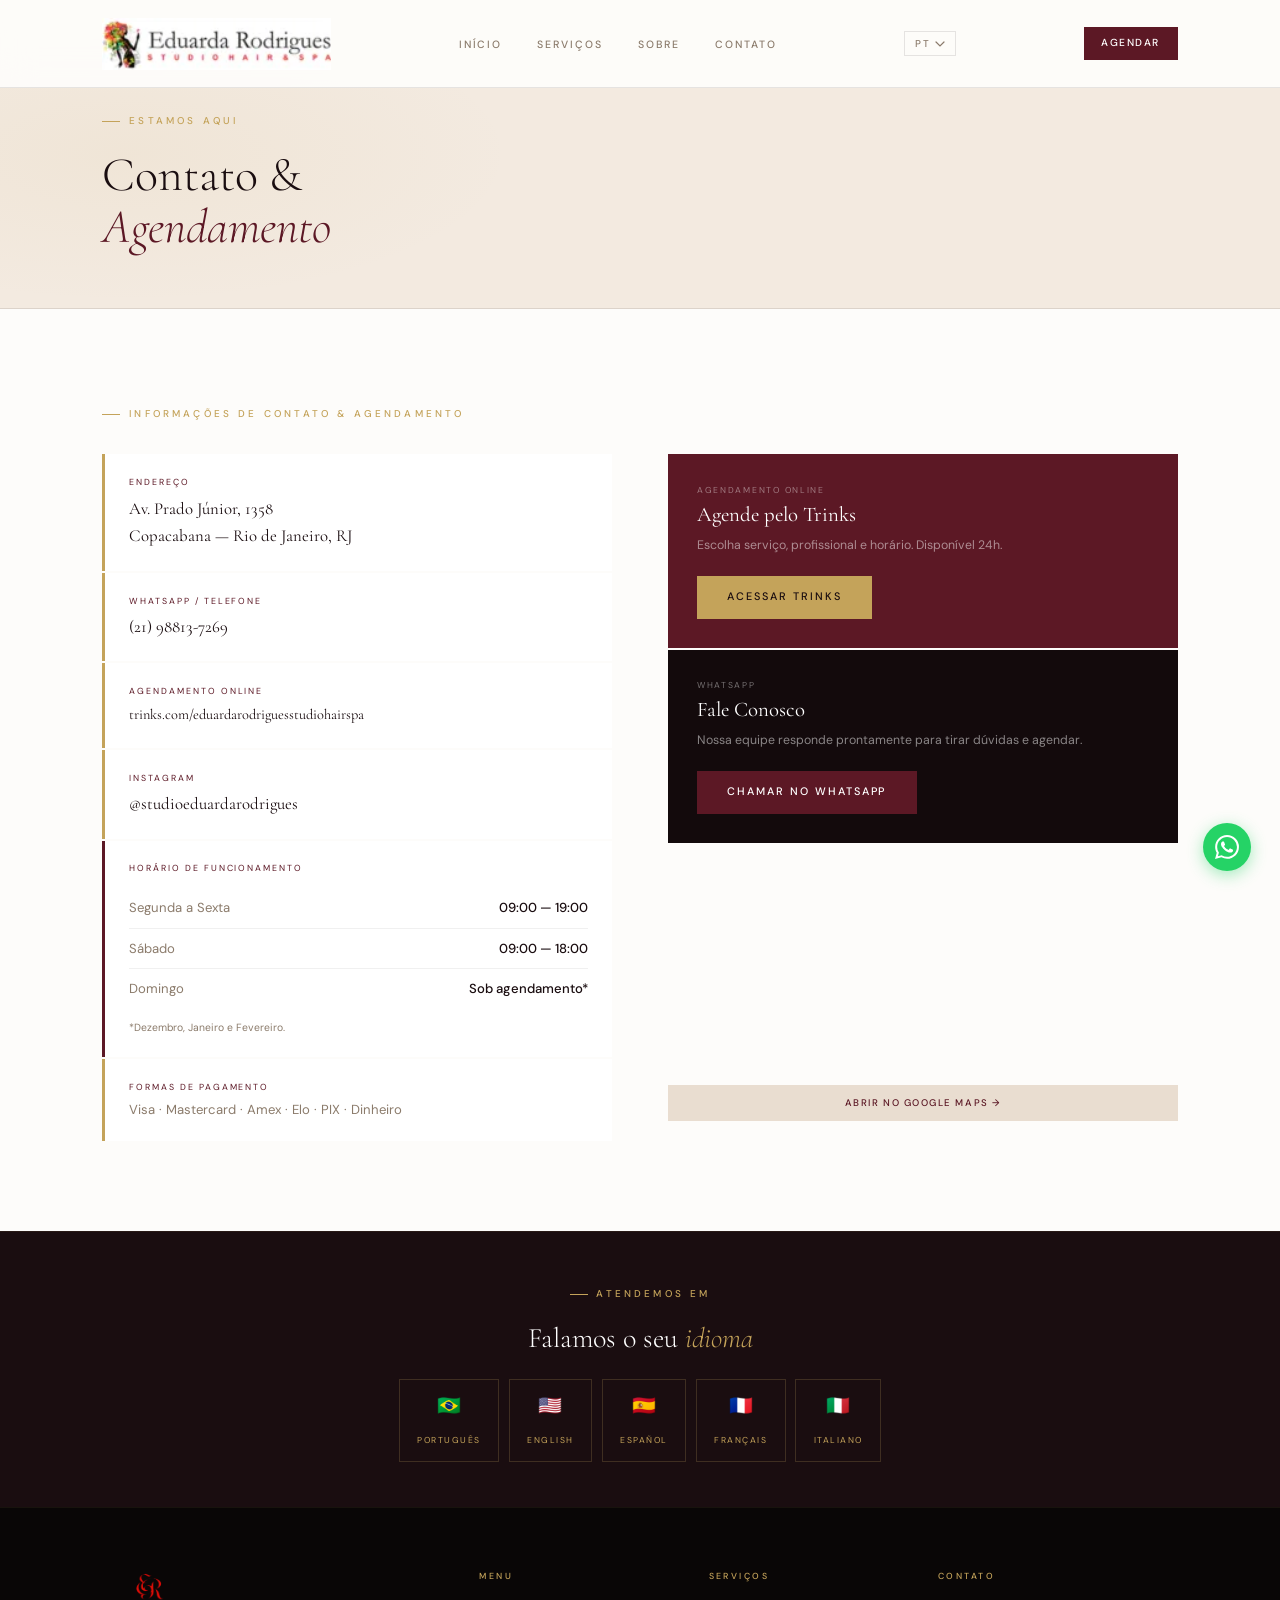
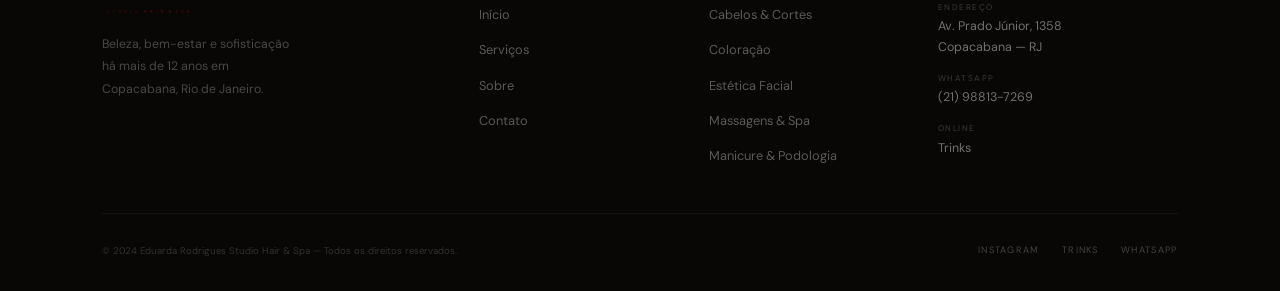
==== commit 343c775e: "ajustado" ====
--- a/contato.html
+++ b/contato.html
@@ -15,6 +15,21 @@
     <li><a href="sobre.html">Sobre</a></li>
     <li><a href="contato.html">Contato</a></li>
   </ul>
+  <div class="lang-drop">
+    <button class="lang-btn">
+      PT
+      <svg viewBox="0 0 10 6" fill="none" xmlns="http://www.w3.org/2000/svg">
+        <path d="M1 1l4 4 4-4" stroke="currentColor" stroke-width="1.2" stroke-linecap="round"/>
+      </svg>
+    </button>
+    <div class="lang-menu">
+      <a href="#" class="lang-opt active"><span class="flag">🇧🇷</span> Português</a>
+      <a href="#" class="lang-opt"><span class="flag">🇺🇸</span> English</a>
+      <a href="#" class="lang-opt"><span class="flag">🇪🇸</span> Español</a>
+      <a href="#" class="lang-opt"><span class="flag">🇫🇷</span> Français</a>
+      <a href="#" class="lang-opt"><span class="flag">🇮🇹</span> Italiano</a>
+    </div>
+  </div>
   <a href="https://www.trinks.com/eduardarodriguesstudiohairspa" target="_blank" class="btn nav-cta">Agendar</a>
   <button class="ham" aria-label="Menu"><span></span><span></span><span></span></button>
 </div></div></nav>
@@ -32,11 +47,11 @@
     <h1 class="ph-h a d1">Contato &amp;<br><em>Agendamento</em></h1>
   </div>
 </section>
-<section class="sec" style="background:var(--cream)">
+<section class="sec" style="background:var(--white)">
   <div class="wrap">
+    <div class="eye a" style="margin-bottom:2rem">Informações de Contato &amp; Agendamento</div>
     <div class="cnt-grid">
-      <div class="a lft">
-        <div class="eye" style="margin-bottom:1.5rem">Informações</div>
+      <div class="a lft" style="padding-top:0">
         <div class="ci-blk"><p class="ci-lbl">Endereço</p><p class="ci-val"><a href="https://maps.google.com/?q=Avenida+Prado+Junior+1358+Copacabana" target="_blank">Av. Prado Júnior, 1358<br>Copacabana — Rio de Janeiro, RJ</a></p></div>
         <div class="ci-blk"><p class="ci-lbl">WhatsApp / Telefone</p><p class="ci-val"><a href="https://api.whatsapp.com/send?phone=5521988137269" target="_blank">(21) 98813-7269</a></p></div>
         <div class="ci-blk"><p class="ci-lbl">Agendamento Online</p><p class="ci-val" style="font-size:.9rem"><a href="https://www.trinks.com/eduardarodriguesstudiohairspa" target="_blank">trinks.com/eduardarodriguesstudiohairspa</a></p></div>
--- a/css/style.css
+++ b/css/style.css
@@ -274,3 +274,20 @@
 }
 
 .nav-logo{display:flex;align-items:center;flex-shrink:0}
+
+/* Tighter section gaps on homepage */
+.services.sec{padding-top:3rem}
+.gallery{padding-top:3.5rem}
+
+/* Language dropdown */
+.lang-drop{position:relative;display:flex;align-items:center}
+.lang-btn{background:none;border:1px solid var(--border);color:var(--muted);font-size:.62rem;font-weight:500;padding:.32rem .65rem;cursor:pointer;display:flex;align-items:center;gap:.3rem;font-family:"DM Sans",sans-serif;letter-spacing:.14em;text-transform:uppercase;transition:border-color .2s,color .2s}
+.lang-btn:hover{border-color:var(--wine);color:var(--wine)}
+.lang-btn svg{width:10px;height:10px;flex-shrink:0;transition:transform .2s}
+.lang-drop:hover .lang-btn svg{transform:rotate(180deg)}
+.lang-menu{display:none;position:absolute;top:calc(100% + .5rem);right:0;background:#fff;border:1px solid var(--border);min-width:150px;z-index:300;box-shadow:0 8px 24px rgba(0,0,0,.08)}
+.lang-drop:hover .lang-menu,.lang-drop:focus-within .lang-menu{display:block}
+.lang-opt{display:flex;align-items:center;gap:.5rem;padding:.55rem 1rem;font-size:.75rem;color:var(--ink);transition:background .15s;white-space:nowrap}
+.lang-opt:hover{background:var(--cream)}
+.lang-opt.active{color:var(--wine);font-weight:500}
+.lang-opt .flag{font-size:.85rem}
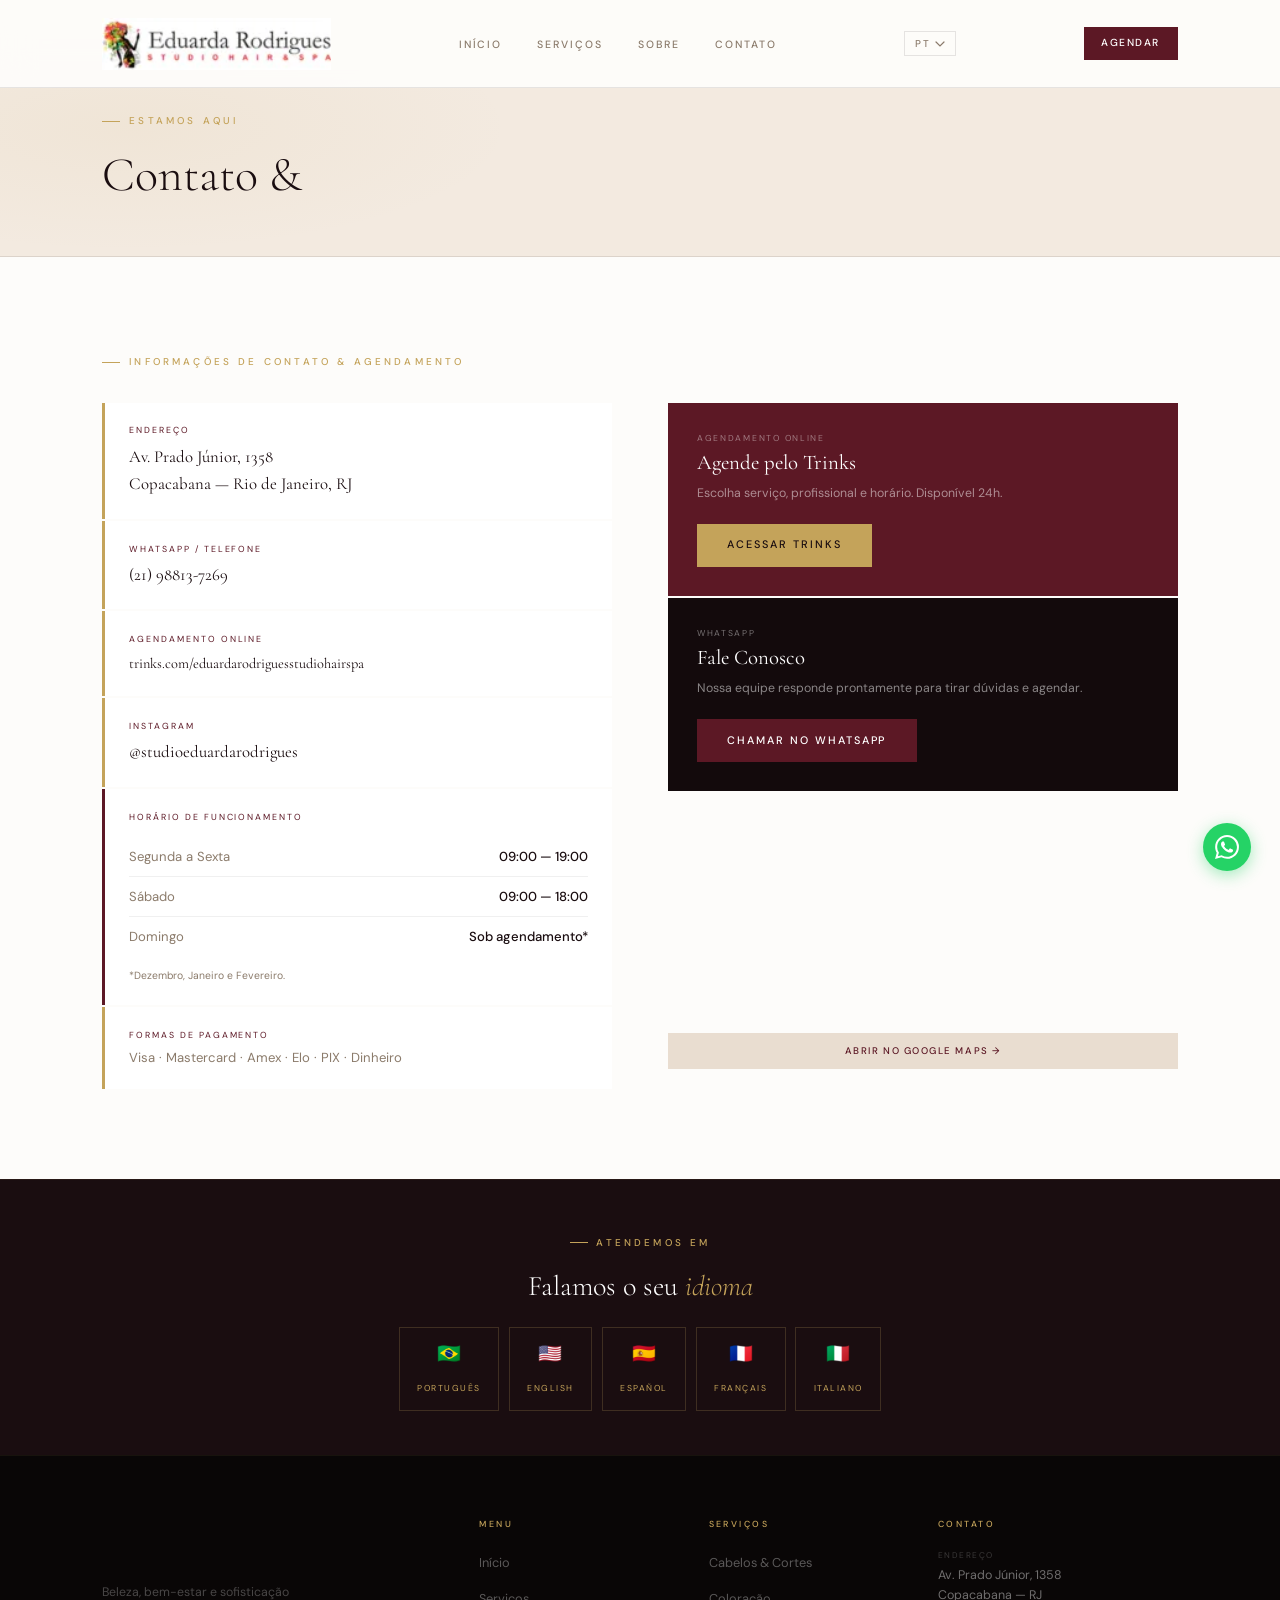
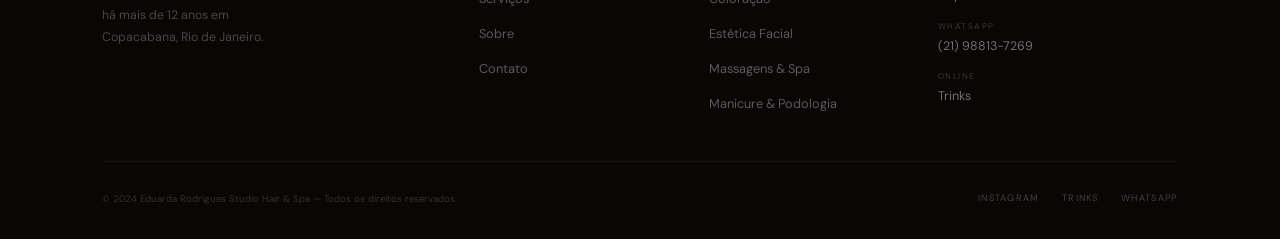
==== commit 92d72673: "traducao" ====
--- a/contato.html
+++ b/contato.html
@@ -10,73 +10,71 @@
 <nav class="nav" id="nav"><div class="wrap"><div class="nav-in">
   <a href="index.html" class="nav-logo"><img src="images/logo-menu.png" alt="Eduarda Rodrigues Studio Hair &amp; Spa" style="height:52px;width:auto"></a>
   <ul class="nav-links">
-    <li><a href="index.html">Início</a></li>
-    <li><a href="servicos.html">Serviços</a></li>
-    <li><a href="sobre.html">Sobre</a></li>
-    <li><a href="contato.html">Contato</a></li>
+    <li><a href="index.html" data-i18n="nav_home">Início</a></li>
+    <li><a href="servicos.html" data-i18n="nav_services">Serviços</a></li>
+    <li><a href="sobre.html" data-i18n="nav_about">Sobre</a></li>
+    <li><a href="contato.html" data-i18n="nav_contact">Contato</a></li>
   </ul>
-  <div class="lang-drop">
-    <button class="lang-btn">
-      PT
-      <svg viewBox="0 0 10 6" fill="none" xmlns="http://www.w3.org/2000/svg">
-        <path d="M1 1l4 4 4-4" stroke="currentColor" stroke-width="1.2" stroke-linecap="round"/>
-      </svg>
+  <div class="lang-drop" tabindex="0">
+    <button class="lang-btn" aria-label="Idioma">
+      <span class="lang-btn-label">PT</span>
+      <svg viewBox="0 0 10 6" fill="none"><path d="M1 1l4 4 4-4" stroke="currentColor" stroke-width="1.2" stroke-linecap="round"/></svg>
     </button>
     <div class="lang-menu">
-      <a href="#" class="lang-opt active"><span class="flag">🇧🇷</span> Português</a>
-      <a href="#" class="lang-opt"><span class="flag">🇺🇸</span> English</a>
-      <a href="#" class="lang-opt"><span class="flag">🇪🇸</span> Español</a>
-      <a href="#" class="lang-opt"><span class="flag">🇫🇷</span> Français</a>
-      <a href="#" class="lang-opt"><span class="flag">🇮🇹</span> Italiano</a>
+      <a href="#" class="lang-opt active" data-lang="pt"><span class="flag">🇧🇷</span> Português</a>
+      <a href="#" class="lang-opt" data-lang="en"><span class="flag">🇺🇸</span> English</a>
+      <a href="#" class="lang-opt" data-lang="es"><span class="flag">🇪🇸</span> Español</a>
+      <a href="#" class="lang-opt" data-lang="fr"><span class="flag">🇫🇷</span> Français</a>
+      <a href="#" class="lang-opt" data-lang="it"><span class="flag">🇮🇹</span> Italiano</a>
     </div>
   </div>
-  <a href="https://www.trinks.com/eduardarodriguesstudiohairspa" target="_blank" class="btn nav-cta">Agendar</a>
+  <a href="https://www.trinks.com/eduardarodriguesstudiohairspa" target="_blank" class="btn nav-cta" data-i18n="nav_book">Agendar</a>
   <button class="ham" aria-label="Menu"><span></span><span></span><span></span></button>
 </div></div></nav>
 <div class="mob">
   <button class="mob-x">✕</button>
   <div class="mob-logo"><img src="images/logo.png" alt="Eduarda Rodrigues Studio"></div>
-  <a href="index.html">Início</a><a href="servicos.html">Serviços</a>
-  <a href="sobre.html">Sobre</a><a href="contato.html">Contato</a>
+  <a href="index.html" data-i18n="nav_home">Início</a><a href="servicos.html" data-i18n="nav_services">Serviços</a>
+  <a href="sobre.html" data-i18n="nav_about">Sobre</a><a href="contato.html" data-i18n="nav_contact">Contato</a>
   <a href="https://www.trinks.com/eduardarodriguesstudiohairspa" target="_blank">Agendar</a>
 </div>
 
 <section class="page-hero">
   <div class="wrap ph-content">
-    <div class="eye a" style="color:var(--gold)">Estamos Aqui</div>
-    <h1 class="ph-h a d1">Contato &amp;<br><em>Agendamento</em></h1>
+    <div class="eye a" style="color:var(--gold)" data-i18n="pg_cnt_tag">Estamos Aqui</div>
+    <h1 class="ph-h a d1" data-i18n="pg_cnt_h">Contato &amp;<br><em data-i18n="pg_cnt_hem">Agendamento</em></h1>
   </div>
 </section>
 <section class="sec" style="background:var(--white)">
   <div class="wrap">
-    <div class="eye a" style="margin-bottom:2rem">Informações de Contato &amp; Agendamento</div>
+    <div class="eye a" style="margin-bottom:2rem" data-i18n="cnt_eye">Informações de Contato &amp; Agendamento</div>
     <div class="cnt-grid">
       <div class="a lft" style="padding-top:0">
-        <div class="ci-blk"><p class="ci-lbl">Endereço</p><p class="ci-val"><a href="https://maps.google.com/?q=Avenida+Prado+Junior+1358+Copacabana" target="_blank">Av. Prado Júnior, 1358<br>Copacabana — Rio de Janeiro, RJ</a></p></div>
-        <div class="ci-blk"><p class="ci-lbl">WhatsApp / Telefone</p><p class="ci-val"><a href="https://api.whatsapp.com/send?phone=5521988137269" target="_blank">(21) 98813-7269</a></p></div>
-        <div class="ci-blk"><p class="ci-lbl">Agendamento Online</p><p class="ci-val" style="font-size:.9rem"><a href="https://www.trinks.com/eduardarodriguesstudiohairspa" target="_blank">trinks.com/eduardarodriguesstudiohairspa</a></p></div>
-        <div class="ci-blk"><p class="ci-lbl">Instagram</p><p class="ci-val"><a href="https://www.instagram.com/studioeduardarodrigues/" target="_blank">@studioeduardarodrigues</a></p></div>
-        <div class="ci-blk" style="background:#fff;border-left:3px solid var(--wine)"><p class="ci-lbl" style="margin-bottom:.8rem">Horário de Funcionamento</p>
-          <div class="hr-row"><span class="hr-d">Segunda a Sexta</span><span class="hr-t">09:00 — 19:00</span></div>
-          <div class="hr-row"><span class="hr-d">Sábado</span><span class="hr-t">09:00 — 18:00</span></div>
-          <div class="hr-row" style="border:none"><span class="hr-d">Domingo</span><span class="hr-t">Sob agendamento*</span></div>
-          <p style="font-size:.65rem;color:var(--muted);margin-top:.65rem">*Dezembro, Janeiro e Fevereiro.</p>
+        <div class="ci-blk"><p class="ci-lbl" data-i18n="lbl_address">Endereço</p><p class="ci-val"><a href="https://maps.google.com/?q=Avenida+Prado+Junior+1358+Copacabana" target="_blank">Av. Prado Júnior, 1358<br>Copacabana — Rio de Janeiro, RJ</a></p></div>
+        <div class="ci-blk"><p class="ci-lbl" data-i18n="lbl_phone">WhatsApp / Telefone</p><p class="ci-val"><a href="https://api.whatsapp.com/send?phone=5521988137269" target="_blank">(21) 98813-7269</a></p></div>
+        <div class="ci-blk"><p class="ci-lbl" data-i18n="lbl_online" data-i18n="bk1_lbl">Agendamento Online</p><p class="ci-val" style="font-size:.9rem"><a href="https://www.trinks.com/eduardarodriguesstudiohairspa" target="_blank">trinks.com/eduardarodriguesstudiohairspa</a></p></div>
+        <div class="ci-blk"><p class="ci-lbl" data-i18n="lbl_insta">Instagram</p><p class="ci-val"><a href="https://www.instagram.com/studioeduardarodrigues/" target="_blank">@studioeduardarodrigues</a></p></div>
+        <div class="ci-blk" style="background:#fff;border-left:3px solid var(--wine)"><p class="ci-lbl" style="margin-bottom:.8rem" data-i18n="lbl_hours">Horário de Funcionamento</p>
+          <div class="hr-row"><span class="hr-d" data-i18n="hr1_d">Segunda a Sexta</span><span class="hr-t" data-i18n="hr1_t">09:00 — 19:00</span></div>
+          <div class="hr-row"><span class="hr-d" data-i18n="hr2_d">Sábado</span><span class="hr-t" data-i18n="hr2_t">09:00 — 18:00</span></div>
+          <div class="hr-row" style="border:none"><span class="hr-d" data-i18n="hr3_d">Domingo</span><span class="hr-t" data-i18n="hr3_t">Sob agendamento*</span></div>
+          <p style="font-size:.65rem;color:var(--muted);margin-top:.65rem" data-i18n="hr_note">*Dezembro, Janeiro e Fevereiro.</p>
         </div>
-        <div class="ci-blk" style="background:#fff;border-left:3px solid var(--gold)"><p class="ci-lbl">Formas de Pagamento</p><p style="font-size:.82rem;color:var(--muted)">Visa · Mastercard · Amex · Elo · PIX · Dinheiro</p></div>
+        <div class="ci-blk" style="background:#fff;border-left:3px solid var(--gold)"><p class="ci-lbl" data-i18n="lbl_pay">Formas de Pagamento</p><p style="font-size:.82rem;color:var(--muted)" data-i18n="pay_val">Visa · Mastercard · Amex · Elo · PIX · Dinheiro</p></div>
       </div>
       <div class="a rgt">
-        <div class="bk-blk bk-w" style="margin-bottom:2px"><p class="bk-lbl">Agendamento Online</p><h3 class="bk-t">Agende pelo Trinks</h3><p class="bk-p">Escolha serviço, profissional e horário. Disponível 24h.</p><a href="https://www.trinks.com/eduardarodriguesstudiohairspa" target="_blank" class="btn btn-gold">Acessar Trinks</a></div>
-        <div class="bk-blk bk-d" style="margin-bottom:2px"><p class="bk-lbl">WhatsApp</p><h3 class="bk-t">Fale Conosco</h3><p class="bk-p">Nossa equipe responde prontamente para tirar dúvidas e agendar.</p><a href="https://api.whatsapp.com/send?phone=5521988137269&text=Ol%C3%A1%2C%20gostaria%20de%20agendar!" target="_blank" class="btn btn-wine">Chamar no WhatsApp</a></div>
+        <div class="bk-blk bk-w" style="margin-bottom:2px"><p class="bk-lbl">Agendamento Online</p><h3 class="bk-t" data-i18n="bk1_t">Agende pelo Trinks</h3><p class="bk-p" data-i18n="bk1_p">Escolha serviço, profissional e horário. Disponível 24h.</p><a href="https://www.trinks.com/eduardarodriguesstudiohairspa" target="_blank" class="btn btn-gold" data-i18n="bk1_btn">Acessar Trinks</a></div>
+        <div class="bk-blk bk-d" style="margin-bottom:2px"><p class="bk-lbl" data-i18n="bk2_lbl">WhatsApp</p><h3 class="bk-t" data-i18n="bk2_t">Fale Conosco</h3><p class="bk-p" data-i18n="bk2_p">Nossa equipe responde prontamente para tirar dúvidas e agendar.</p><a href="https://api.whatsapp.com/send?phone=5521988137269&text=Ol%C3%A1%2C%20gostaria%20de%20agendar!" target="_blank" class="btn btn-wine" data-i18n="bk2_btn">Chamar no WhatsApp</a></div>
         <iframe class="mp" src="https://www.google.com/maps/embed?pb=!1m18!1m12!1m3!1d3675.73!2d-43.177!3d-22.964!2m3!1f0!2f0!3f0!3m2!1i1024!2i768!4f13.1!3m3!1m2!1s0x0%3A0x0!2zMjLCsDU3JzUwLjQiUyA0M8KwMTAnMzcuMiJX!5e0!3m2!1spt!2sbr!4v1" allowfullscreen="" loading="lazy"></iframe>
-        <a href="https://maps.google.com/?q=Avenida+Prado+Junior+1358+Copacabana" target="_blank" class="mp-lnk">Abrir no Google Maps →</a>
+        <a href="https://maps.google.com/?q=Avenida+Prado+Junior+1358+Copacabana" target="_blank" class="mp-lnk" data-i18n="map_lnk">Abrir no Google Maps →</a>
       </div>
     </div>
   </div>
 </section>
 <div class="lang-strip">
   <div class="wrap">
-    <div class="eye a" style="justify-content:center;color:var(--gold)">Atendemos em</div>
-    <h2 class="lang-h a d1">Falamos o seu <em>idioma</em></h2>
+    <div class="eye a" style="justify-content:center;color:var(--gold)" data-i18n="lang_tag">Atendemos em</div>
+    <h2 class="lang-h a d1">Falamos o seu <em data-i18n="lang_hem">idioma</em></h2>
     <div class="lang-fs a d2">
       <div class="lf"><span>🇧🇷</span><span>Português</span></div>
       <div class="lf"><span>🇺🇸</span><span>English</span></div>
@@ -94,8 +92,8 @@
       <p class="fl-desc">Beleza, bem-estar e sofisticação há mais de 12 anos em Copacabana, Rio de Janeiro.</p>
     </div>
     <div><p class="fc-t">Menu</p><ul class="fl-lnks">
-      <li><a href="index.html">Início</a></li><li><a href="servicos.html">Serviços</a></li>
-      <li><a href="sobre.html">Sobre</a></li><li><a href="contato.html">Contato</a></li>
+      <li><a href="index.html" data-i18n="nav_home">Início</a></li><li><a href="servicos.html" data-i18n="nav_services">Serviços</a></li>
+      <li><a href="sobre.html" data-i18n="nav_about">Sobre</a></li><li><a href="contato.html" data-i18n="nav_contact">Contato</a></li>
     </ul></div>
     <div><p class="fc-t">Serviços</p><ul class="fl-lnks">
       <li><a href="servicos.html">Cabelos &amp; Cortes</a></li>
@@ -121,5 +119,6 @@
 </div></footer>
 <a href="https://api.whatsapp.com/send?phone=5521988137269&text=Ol%C3%A1%2C%20gostaria%20de%20agendar!" target="_blank" class="wa" aria-label="WhatsApp"><svg viewBox="0 0 24 24"><path d="M17.472 14.382c-.297-.149-1.758-.867-2.03-.967-.273-.099-.471-.148-.67.15-.197.297-.767.966-.94 1.164-.173.199-.347.223-.644.075-.297-.15-1.255-.463-2.39-1.475-.883-.788-1.48-1.761-1.653-2.059-.173-.297-.018-.458.13-.606.134-.133.298-.347.446-.52.149-.174.198-.298.298-.497.099-.198.05-.371-.025-.52-.075-.149-.669-1.612-.916-2.207-.242-.579-.487-.5-.669-.51-.173-.008-.371-.01-.57-.01-.198 0-.52.074-.792.372-.272.297-1.04 1.016-1.04 2.479 0 1.462 1.065 2.875 1.213 3.074.149.198 2.096 3.2 5.077 4.487.709.306 1.262.489 1.694.625.712.227 1.36.195 1.871.118.571-.085 1.758-.719 2.006-1.413.248-.694.248-1.289.173-1.413-.074-.124-.272-.198-.57-.347m-5.421 7.403h-.004a9.87 9.87 0 01-5.031-1.378l-.361-.214-3.741.982.998-3.648-.235-.374a9.86 9.86 0 01-1.51-5.26c.001-5.45 4.436-9.884 9.888-9.884 2.64 0 5.122 1.03 6.988 2.898a9.825 9.825 0 012.893 6.994c-.003 5.45-4.437 9.884-9.885 9.884m8.413-18.297A11.815 11.815 0 0012.05 0C5.495 0 .16 5.335.157 11.892c0 2.096.547 4.142 1.588 5.945L.057 24l6.305-1.654a11.882 11.882 0 005.683 1.448h.005c6.554 0 11.89-5.335 11.893-11.893a11.821 11.821 0 00-3.48-8.413z"/></svg></a>
 <script src="js/main.js"></script>
+  <script src="js/i18n.js"></script>
 <script>if("serviceWorker"in navigator)navigator.serviceWorker.register("/sw.js").catch(()=>{});</script>
 </body></html>
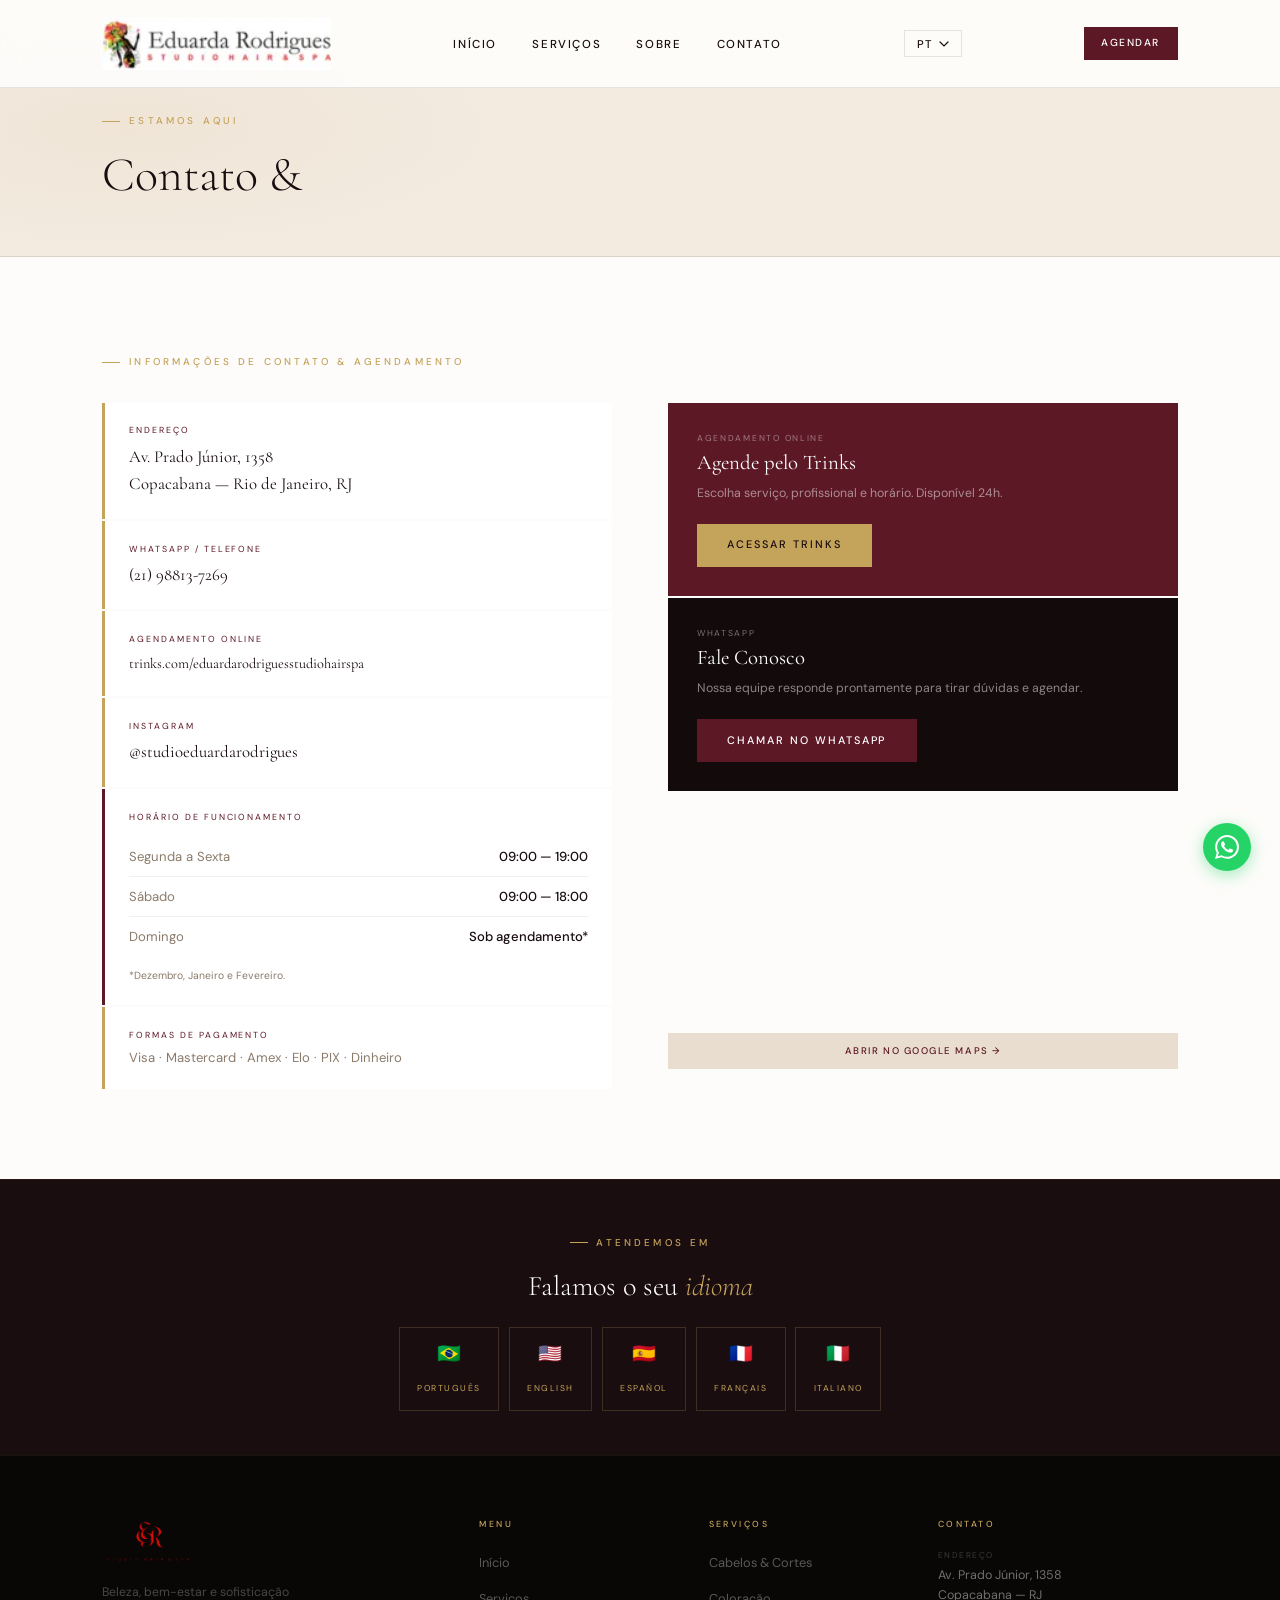
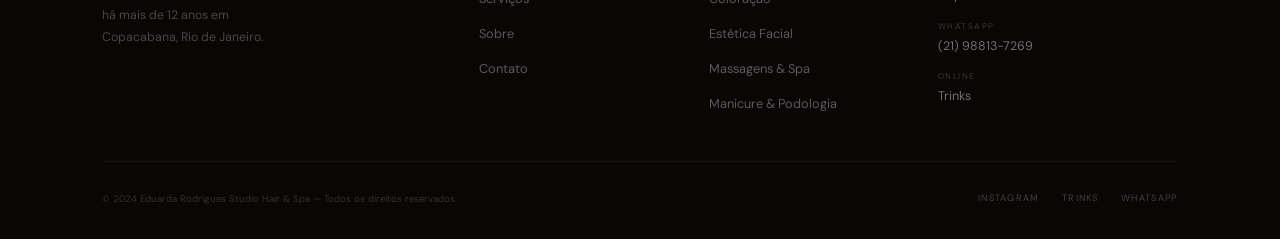
==== commit 8c650ec9: "novo" ====
--- a/contato.html
+++ b/contato.html
@@ -91,9 +91,9 @@
       <div class="fl-logo"><img src="images/logo.png" alt="Eduarda Rodrigues Studio"></div>
       <p class="fl-desc">Beleza, bem-estar e sofisticação há mais de 12 anos em Copacabana, Rio de Janeiro.</p>
     </div>
-    <div><p class="fc-t">Menu</p><ul class="fl-lnks">
-      <li><a href="index.html" data-i18n="nav_home">Início</a></li><li><a href="servicos.html" data-i18n="nav_services">Serviços</a></li>
-      <li><a href="sobre.html" data-i18n="nav_about">Sobre</a></li><li><a href="contato.html" data-i18n="nav_contact">Contato</a></li>
+    <div><p class="fc-t" data-i18n="foot_menu">Menu</p><ul class="fl-lnks">
+      <li><a href="index.html" data-i18n="nav_home">Início</a></li><li><a href="servicos.html" data-i18n="nav_services" data-i18n="foot_svcs">Serviços</a></li>
+      <li><a href="sobre.html" data-i18n="nav_about">Sobre</a></li><li><a href="contato.html" data-i18n="nav_contact" data-i18n="foot_contact">Contato</a></li>
     </ul></div>
     <div><p class="fc-t">Serviços</p><ul class="fl-lnks">
       <li><a href="servicos.html">Cabelos &amp; Cortes</a></li>
--- a/css/style.css
+++ b/css/style.css
@@ -40,7 +40,7 @@
 .nav.up{padding:.8rem 0}
 .nav-in{display:flex;align-items:center;justify-content:space-between;position:relative}
 .nav-links{display:flex;align-items:center;gap:2.2rem}
-.nav-links a{font-size:.66rem;font-weight:500;letter-spacing:.18em;text-transform:uppercase;color:var(--muted);transition:color .2s}
+.nav-links a{font-size:.72rem;font-weight:500;letter-spacing:.14em;text-transform:uppercase;color:var(--ink);transition:color .2s}
 .nav-links a:hover,.nav-links a.on{color:var(--ink)}
 .nav-cta{background:var(--wine)!important;color:#fff!important;padding:.48rem 1.1rem;font-size:.64rem!important;letter-spacing:.15em}
 .nav-cta:hover{background:var(--wine2)!important}
@@ -281,12 +281,12 @@
 
 /* Language dropdown */
 .lang-drop{position:relative;display:flex;align-items:center}
-.lang-btn{background:none;border:1px solid var(--border);color:var(--muted);font-size:.62rem;font-weight:500;padding:.32rem .65rem;cursor:pointer;display:flex;align-items:center;gap:.3rem;font-family:"DM Sans",sans-serif;letter-spacing:.14em;text-transform:uppercase;transition:border-color .2s,color .2s}
+.lang-btn{background:none;border:1px solid var(--border);color:var(--ink);font-size:.7rem;font-weight:500;padding:.36rem .75rem;cursor:pointer;display:flex;align-items:center;gap:.35rem;font-family:"DM Sans",sans-serif;letter-spacing:.14em;text-transform:uppercase;transition:border-color .2s,color .2s}
 .lang-btn:hover{border-color:var(--wine);color:var(--wine)}
 .lang-btn svg{width:10px;height:10px;flex-shrink:0;transition:transform .2s}
-.lang-drop:hover .lang-btn svg{transform:rotate(180deg)}
+.lang-drop.open .lang-btn svg{transform:rotate(180deg)}
 .lang-menu{display:none;position:absolute;top:calc(100% + .5rem);right:0;background:#fff;border:1px solid var(--border);min-width:150px;z-index:300;box-shadow:0 8px 24px rgba(0,0,0,.08)}
-.lang-drop:hover .lang-menu,.lang-drop:focus-within .lang-menu{display:block}
+.lang-drop.open .lang-menu{display:block}
 .lang-opt{display:flex;align-items:center;gap:.5rem;padding:.55rem 1rem;font-size:.75rem;color:var(--ink);transition:background .15s;white-space:nowrap}
 .lang-opt:hover{background:var(--cream)}
 .lang-opt.active{color:var(--wine);font-weight:500}
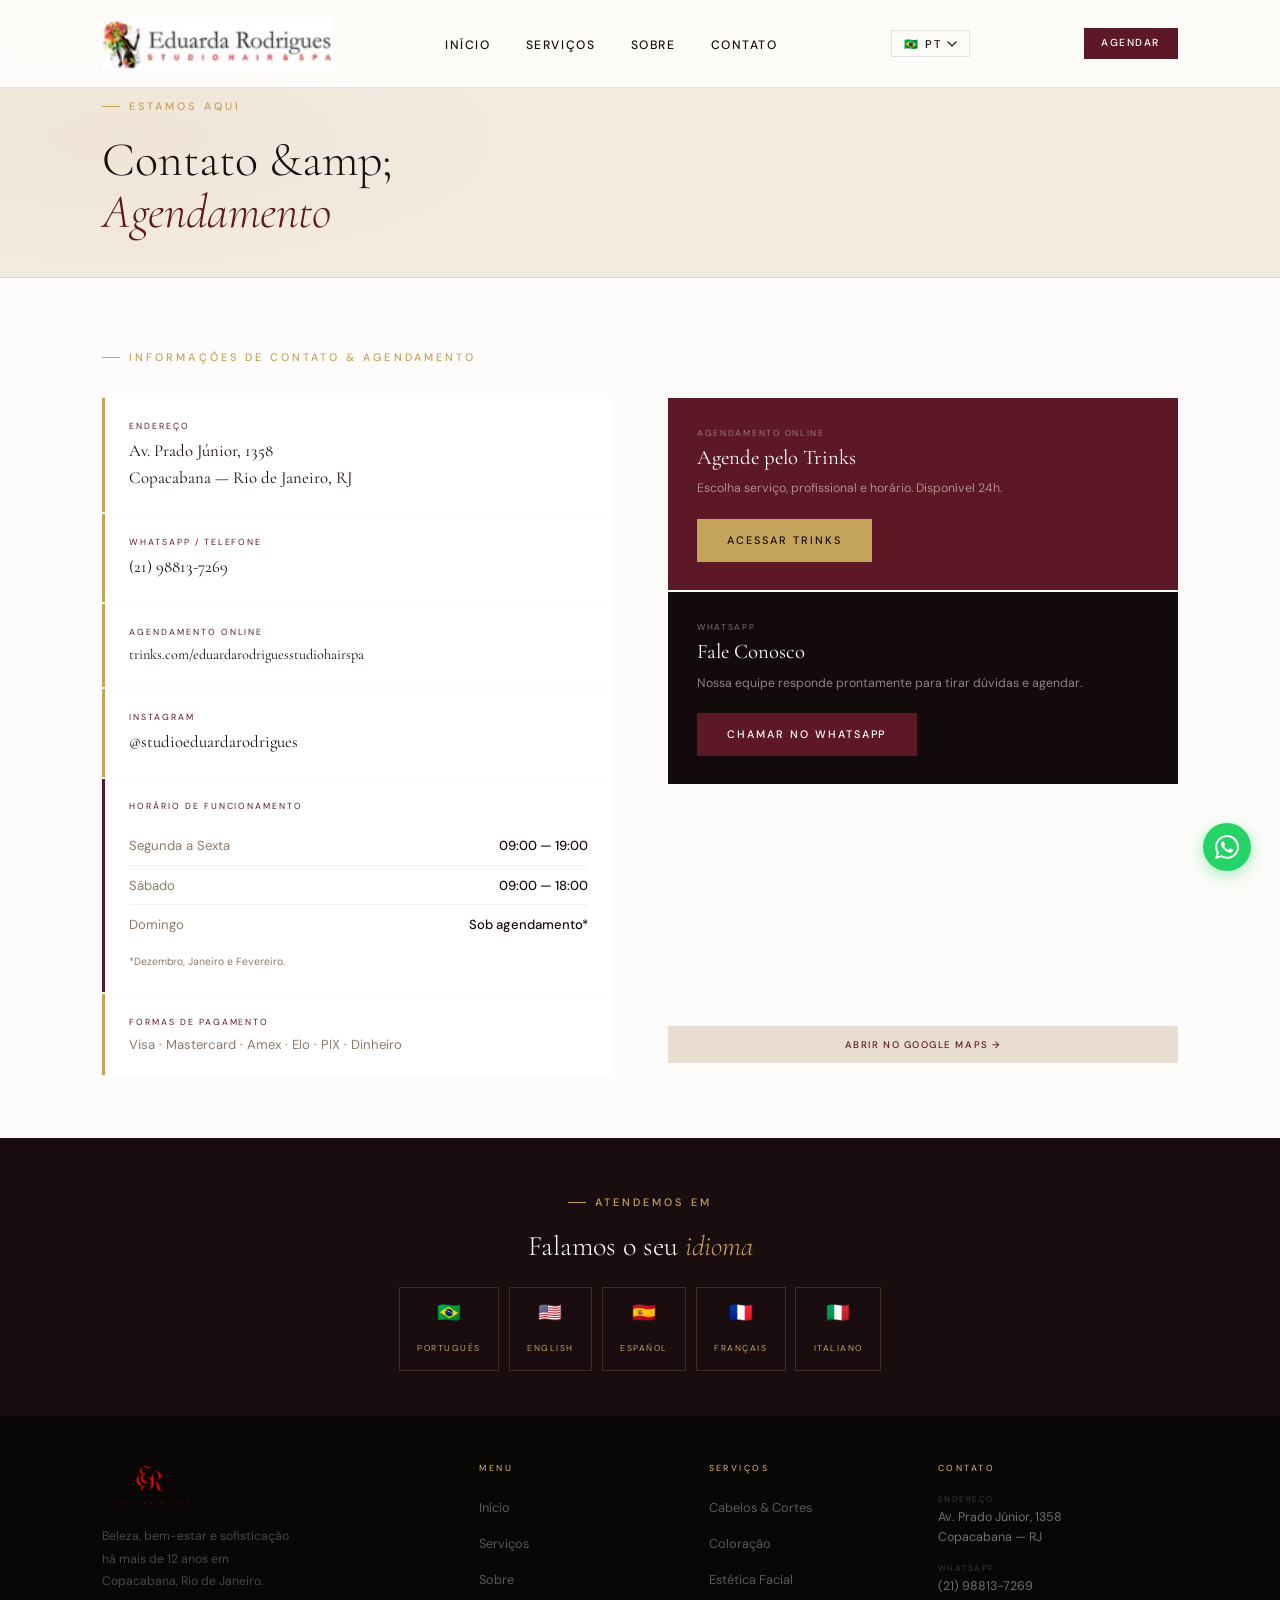
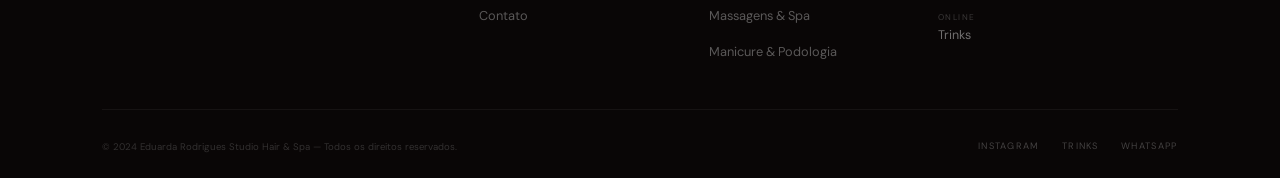
==== commit 04b65272: "final" ====
--- a/contato.html
+++ b/contato.html
@@ -17,6 +17,7 @@
   </ul>
   <div class="lang-drop" tabindex="0">
     <button class="lang-btn" aria-label="Idioma">
+      <span class="lang-btn-flag">🇧🇷</span>
       <span class="lang-btn-label">PT</span>
       <svg viewBox="0 0 10 6" fill="none"><path d="M1 1l4 4 4-4" stroke="currentColor" stroke-width="1.2" stroke-linecap="round"/></svg>
     </button>
@@ -42,7 +43,7 @@
 <section class="page-hero">
   <div class="wrap ph-content">
     <div class="eye a" style="color:var(--gold)" data-i18n="pg_cnt_tag">Estamos Aqui</div>
-    <h1 class="ph-h a d1" data-i18n="pg_cnt_h">Contato &amp;<br><em data-i18n="pg_cnt_hem">Agendamento</em></h1>
+    <h1 class="ph-h a d1"><span data-i18n="pg_cnt_h">Contato &amp;</span><br><em data-i18n="pg_cnt_hem">Agendamento</em></h1>
   </div>
 </section>
 <section class="sec" style="background:var(--white)">
@@ -96,11 +97,11 @@
       <li><a href="sobre.html" data-i18n="nav_about">Sobre</a></li><li><a href="contato.html" data-i18n="nav_contact" data-i18n="foot_contact">Contato</a></li>
     </ul></div>
     <div><p class="fc-t">Serviços</p><ul class="fl-lnks">
-      <li><a href="servicos.html">Cabelos &amp; Cortes</a></li>
-      <li><a href="servicos.html">Coloração</a></li>
-      <li><a href="servicos.html">Estética Facial</a></li>
-      <li><a href="servicos.html">Massagens &amp; Spa</a></li>
-      <li><a href="servicos.html">Manicure &amp; Podologia</a></li>
+      <li><a href="servicos.html" data-i18n="ft_svc1">Cabelos &amp; Cortes</a></li>
+      <li><a href="servicos.html" data-i18n="ft_svc2">Coloração</a></li>
+      <li><a href="servicos.html" data-i18n="ft_svc3">Estética Facial</a></li>
+      <li><a href="servicos.html" data-i18n="ft_svc4">Massagens &amp; Spa</a></li>
+      <li><a href="servicos.html" data-i18n="ft_svc5">Manicure &amp; Podologia</a></li>
     </ul></div>
     <div><p class="fc-t">Contato</p><div class="fci">
       <div><p class="fci-l">Endereço</p><p class="fci-v">Av. Prado Júnior, 1358<br>Copacabana — RJ</p></div>
--- a/css/style.css
+++ b/css/style.css
@@ -10,16 +10,16 @@
 }
 *,*::before,*::after{margin:0;padding:0;box-sizing:border-box}
 html{scroll-behavior:smooth}
-body{font-family:'DM Sans',sans-serif;background:var(--white);color:var(--ink);overflow-x:hidden;-webkit-font-smoothing:antialiased;line-height:1.65;font-size:16px}
+body{font-family:'DM Sans',sans-serif;background:var(--white);color:var(--ink);overflow-x:hidden;-webkit-font-smoothing:antialiased;line-height:1.6;font-size:17px}
 img{max-width:100%;height:auto;display:block}
 a{text-decoration:none;color:inherit}
 ul{list-style:none}
 h1,h2,h3,h4{font-family:'Cormorant Garamond',serif;font-weight:400;line-height:1.08}
 .wrap{width:84%;max-width:1080px;margin:0 auto}
-.sec{padding:5.5rem 0}
+.sec{padding:3.8rem 0}
 
 /* EYEBROW */
-.eye{font-size:.62rem;font-weight:500;letter-spacing:.32em;text-transform:uppercase;color:var(--gold);display:inline-flex;align-items:center;gap:.55rem;margin-bottom:.85rem}
+.eye{font-size:.68rem;font-weight:500;letter-spacing:.28em;text-transform:uppercase;color:var(--gold);display:inline-flex;align-items:center;gap:.55rem;margin-bottom:.85rem}
 .eye::before{content:'';width:18px;height:1px;background:var(--gold)}
 
 /* BUTTONS */
@@ -40,7 +40,7 @@
 .nav.up{padding:.8rem 0}
 .nav-in{display:flex;align-items:center;justify-content:space-between;position:relative}
 .nav-links{display:flex;align-items:center;gap:2.2rem}
-.nav-links a{font-size:.72rem;font-weight:500;letter-spacing:.14em;text-transform:uppercase;color:var(--ink);transition:color .2s}
+.nav-links a{font-size:.76rem;font-weight:500;letter-spacing:.13em;text-transform:uppercase;color:var(--ink);transition:color .2s}
 .nav-links a:hover,.nav-links a.on{color:var(--ink)}
 .nav-cta{background:var(--wine)!important;color:#fff!important;padding:.48rem 1.1rem;font-size:.64rem!important;letter-spacing:.15em}
 .nav-cta:hover{background:var(--wine2)!important}
@@ -58,16 +58,16 @@
 .mob-logo img{height:56px;mix-blend-mode:screen;filter:brightness(1.8)}
 
 /* HERO */
-.hero{padding:7.5rem 0 0;background:var(--white)}
-.hero-inner{display:grid;grid-template-columns:1.25fr 1fr;gap:4rem;align-items:center;padding-bottom:3.5rem}
-.hero-h{font-size:clamp(2.8rem,4.5vw,4.2rem);font-weight:300;color:var(--ink);line-height:1.04;margin:.5rem 0 1rem}
+.hero{padding:6.5rem 0 0;background:var(--white)}
+.hero-inner{display:grid;grid-template-columns:1.25fr 1fr;gap:3.5rem;align-items:center;padding-bottom:2.5rem}
+.hero-h{font-size:clamp(3.2rem,5vw,5rem);font-weight:300;color:var(--ink);line-height:1.04;margin:.5rem 0 1rem}
 .hero-h em{font-style:italic;color:var(--wine)}
-.hero-sub{font-size:.92rem;color:var(--muted);line-height:1.9;max-width:380px;margin-bottom:1.8rem}
+.hero-sub{font-size:1rem;color:var(--muted);line-height:1.9;max-width:380px;margin-bottom:1.8rem}
 .hero-actions{display:flex;gap:.75rem;flex-wrap:wrap}
 
 /* Hero right — service preview cards */
-.hero-svcs{display:flex;flex-direction:column;gap:3px}
-.hero-svc{background:#fff;border:1px solid var(--border);border-left:3px solid var(--gold);padding:1rem 1.2rem;display:flex;justify-content:space-between;align-items:center;transition:border-color .2s,box-shadow .2s}
+.hero-svcs{display:flex;flex-direction:column;gap:2px}
+.hero-svc{background:#fff;border:1px solid var(--border);border-left:3px solid var(--gold);padding:.75rem 1.1rem;display:flex;justify-content:space-between;align-items:center;transition:border-color .2s,box-shadow .2s}
 .hero-svc:hover{border-color:var(--wine);border-left-color:var(--wine);box-shadow:0 4px 16px rgba(92,24,37,.08)}
 .hero-svc-t{font-family:'Cormorant Garamond',serif;font-size:1.1rem;color:var(--ink)}
 .hero-svc-p{font-size:.72rem;color:var(--muted);margin-top:.15rem}
@@ -75,7 +75,7 @@
 .hero-svc:hover .hero-svc-arrow{color:var(--wine)}
 
 /* Stats bar */
-.stats-bar{background:var(--wine);padding:1.6rem 0}
+.stats-bar{background:var(--wine);padding:1.1rem 0}
 .stats-row{display:grid;grid-template-columns:repeat(4,1fr)}
 .stat{text-align:center;padding:.6rem;border-right:1px solid rgba(255,255,255,.12)}
 .stat:last-child{border:none}
@@ -84,16 +84,16 @@
 
 /* ABOUT */
 .about{background:var(--white)}
-.about-grid{display:grid;grid-template-columns:1fr 1fr;gap:5rem;align-items:center}
+.about-grid{display:grid;grid-template-columns:1fr 1fr;gap:3.5rem;align-items:center}
 .about-img-wrap{position:relative}
-.about-img{width:100%;height:480px;object-fit:cover}
+.about-img{width:100%;height:420px;object-fit:cover}
 .about-yr{position:absolute;bottom:-1rem;right:-1rem;background:var(--wine);color:#fff;padding:1.5rem;text-align:center;min-width:100px}
 .about-yr strong{font-family:'Cormorant Garamond',serif;font-size:3rem;font-weight:300;line-height:1;display:block}
 .about-yr span{font-size:.54rem;letter-spacing:.2em;text-transform:uppercase;opacity:.8}
 .about-corner{position:absolute;top:-1rem;left:-1rem;width:120px;height:120px;border:1px solid var(--gold-border)}
 .about-h{font-size:clamp(1.8rem,3vw,2.6rem);color:var(--ink);margin:.4rem 0 1.2rem}
 .about-h em{font-style:italic;color:var(--wine)}
-.about-p{font-size:.88rem;color:var(--muted);line-height:1.95;margin-bottom:.9rem}
+.about-p{font-size:.96rem;color:var(--muted);line-height:1.95;margin-bottom:.9rem}
 .about-pills{display:flex;flex-wrap:wrap;gap:.35rem;margin:1.4rem 0 2rem}
 .pill{font-size:.58rem;letter-spacing:.14em;text-transform:uppercase;padding:.28rem .7rem;border:1px solid var(--gold-border);color:var(--muted)}
 
@@ -114,11 +114,11 @@
 .svc:hover .svc-ov-lnk{opacity:1;transform:translateY(0)}
 .svc-b{padding:1.3rem}
 .svc-n{font-family:'Cormorant Garamond',serif;font-size:1.5rem;font-weight:300;color:rgba(92,24,37,.08);line-height:1}
-.svc-t{font-family:'Cormorant Garamond',serif;font-size:1.2rem;color:var(--ink);margin:.12rem 0 .45rem}
-.svc-d{font-size:.78rem;color:var(--muted);line-height:1.75}
+.svc-t{font-family:'Cormorant Garamond',serif;font-size:1.35rem;color:var(--ink);margin:.12rem 0 .45rem}
+.svc-d{font-size:.88rem;color:var(--muted);line-height:1.75}
 
 /* GALLERY */
-.gallery{background:var(--ink);padding:5.5rem 0 0}
+.gallery{background:var(--ink);padding:3rem 0 0}
 .gal-head{margin-bottom:2.5rem}
 .gal-h{font-size:clamp(1.8rem,3vw,2.6rem);color:#fff;margin:.35rem 0}
 .gal-h em{font-style:italic;color:var(--gold)}
@@ -143,7 +143,7 @@
 .rev-cards{display:flex;flex-direction:column;gap:1px}
 .rev-card{padding:2rem;border:1px solid var(--border);background:#fff;transition:border-color .22s,box-shadow .22s}
 .rev-card:hover{border-color:var(--gold-border);box-shadow:0 6px 24px rgba(0,0,0,.06)}
-.rev-q{font-family:'Cormorant Garamond',serif;font-size:1.18rem;font-weight:300;font-style:italic;color:var(--ink);line-height:1.65;margin-bottom:1.2rem}
+.rev-q{font-family:'Cormorant Garamond',serif;font-size:1.28rem;font-weight:300;font-style:italic;color:var(--ink);line-height:1.65;margin-bottom:1.2rem}
 .rev-q::before{content:'\201C';color:var(--gold);margin-right:.1em}
 .rev-q::after{content:'\201D';color:var(--gold);margin-left:.1em}
 .rev-author{display:flex;align-items:center;gap:.75rem}
@@ -152,7 +152,7 @@
 .rev-loc{font-size:.64rem;color:var(--muted)}
 
 /* CTA BAND */
-.cta-band{background:var(--ink);padding:6rem 0;text-align:center;position:relative;overflow:hidden}
+.cta-band{background:var(--ink);padding:4rem 0;text-align:center;position:relative;overflow:hidden}
 .cta-band::before{content:'';position:absolute;inset:0;background:radial-gradient(ellipse 60% 60% at 50% 50%,rgba(92,24,37,.22) 0%,transparent 70%);pointer-events:none}
 .cta-cnt{position:relative;z-index:1}
 .cta-h{font-size:clamp(2.2rem,4vw,3.4rem);font-weight:300;color:#fff;margin:.5rem 0 1rem}
@@ -164,7 +164,7 @@
 .ci-v{font-size:.84rem;color:rgba(255,255,255,.65)}
 
 /* PAGE HERO */
-.page-hero{background:var(--cream);padding:6.5rem 0 3rem;position:relative;overflow:hidden;border-bottom:1px solid var(--border)}
+.page-hero{background:var(--cream);padding:5.5rem 0 2rem;position:relative;overflow:hidden;border-bottom:1px solid var(--border)}
 .page-hero::before{content:'';position:absolute;inset:0;background:radial-gradient(ellipse 50% 80% at 10% 50%,rgba(196,163,90,.07) 0%,transparent 60%);pointer-events:none}
 .ph-content{position:relative;z-index:1}
 .ph-h{font-size:clamp(2rem,3.8vw,3rem);font-weight:300;color:var(--ink);margin:.4rem 0}
@@ -174,12 +174,12 @@
 .svc-page{background:var(--white)}
 .svc-cat{font-size:.58rem;letter-spacing:.26em;text-transform:uppercase;color:var(--wine);border-bottom:1px solid rgba(92,24,37,.12);padding-bottom:.65rem;margin-bottom:1.8rem}
 .svc-li-g{display:grid;grid-template-columns:1fr 1fr;gap:0;margin-top:1.2rem}
-.svc-li{font-size:.82rem;color:var(--muted);padding:.6rem 0;border-bottom:1px solid rgba(0,0,0,.06);display:flex;align-items:center;gap:.5rem;transition:color .2s}
+.svc-li{font-size:.9rem;color:var(--muted);padding:.6rem 0;border-bottom:1px solid rgba(0,0,0,.06);display:flex;align-items:center;gap:.5rem;transition:color .2s}
 .svc-li:hover{color:var(--wine)}
 .svc-li::before{content:'';width:5px;height:5px;border-radius:50%;background:var(--gold);flex-shrink:0}
 
 /* ABOUT PAGE */
-.val-grid{display:grid;grid-template-columns:repeat(3,1fr);gap:2px;background:rgba(0,0,0,.06);margin-top:1.8rem}
+.val-grid{display:grid;grid-template-columns:repeat(3,1fr);gap:2px;background:rgba(0,0,0,.06);margin-top:1rem}
 .val{background:#fff;padding:1.8rem;transition:transform .22s}
 .val:hover{transform:translateY(-3px)}
 .val-ico{font-size:1.2rem;margin-bottom:.7rem;opacity:.55}
@@ -218,7 +218,7 @@
 .lf span:last-child{font-size:.54rem;letter-spacing:.17em;text-transform:uppercase;color:var(--gold)}
 
 /* FOOTER */
-.footer{background:#090606;border-top:1px solid rgba(196,163,90,.08);padding:3.8rem 0 2rem}
+.footer{background:#090606;border-top:1px solid rgba(196,163,90,.08);padding:2.8rem 0 1.5rem}
 .fg{display:grid;grid-template-columns:1.8fr 1fr 1fr 1.3fr;gap:2.8rem;padding-bottom:2.8rem;border-bottom:1px solid rgba(255,255,255,.05);margin-bottom:1.8rem}
 .fl-logo img{height:48px;mix-blend-mode:screen;filter:brightness(1.6);margin-bottom:1rem}
 .fl-desc{font-size:.77rem;color:rgba(255,255,255,.26);line-height:1.82;max-width:200px}
